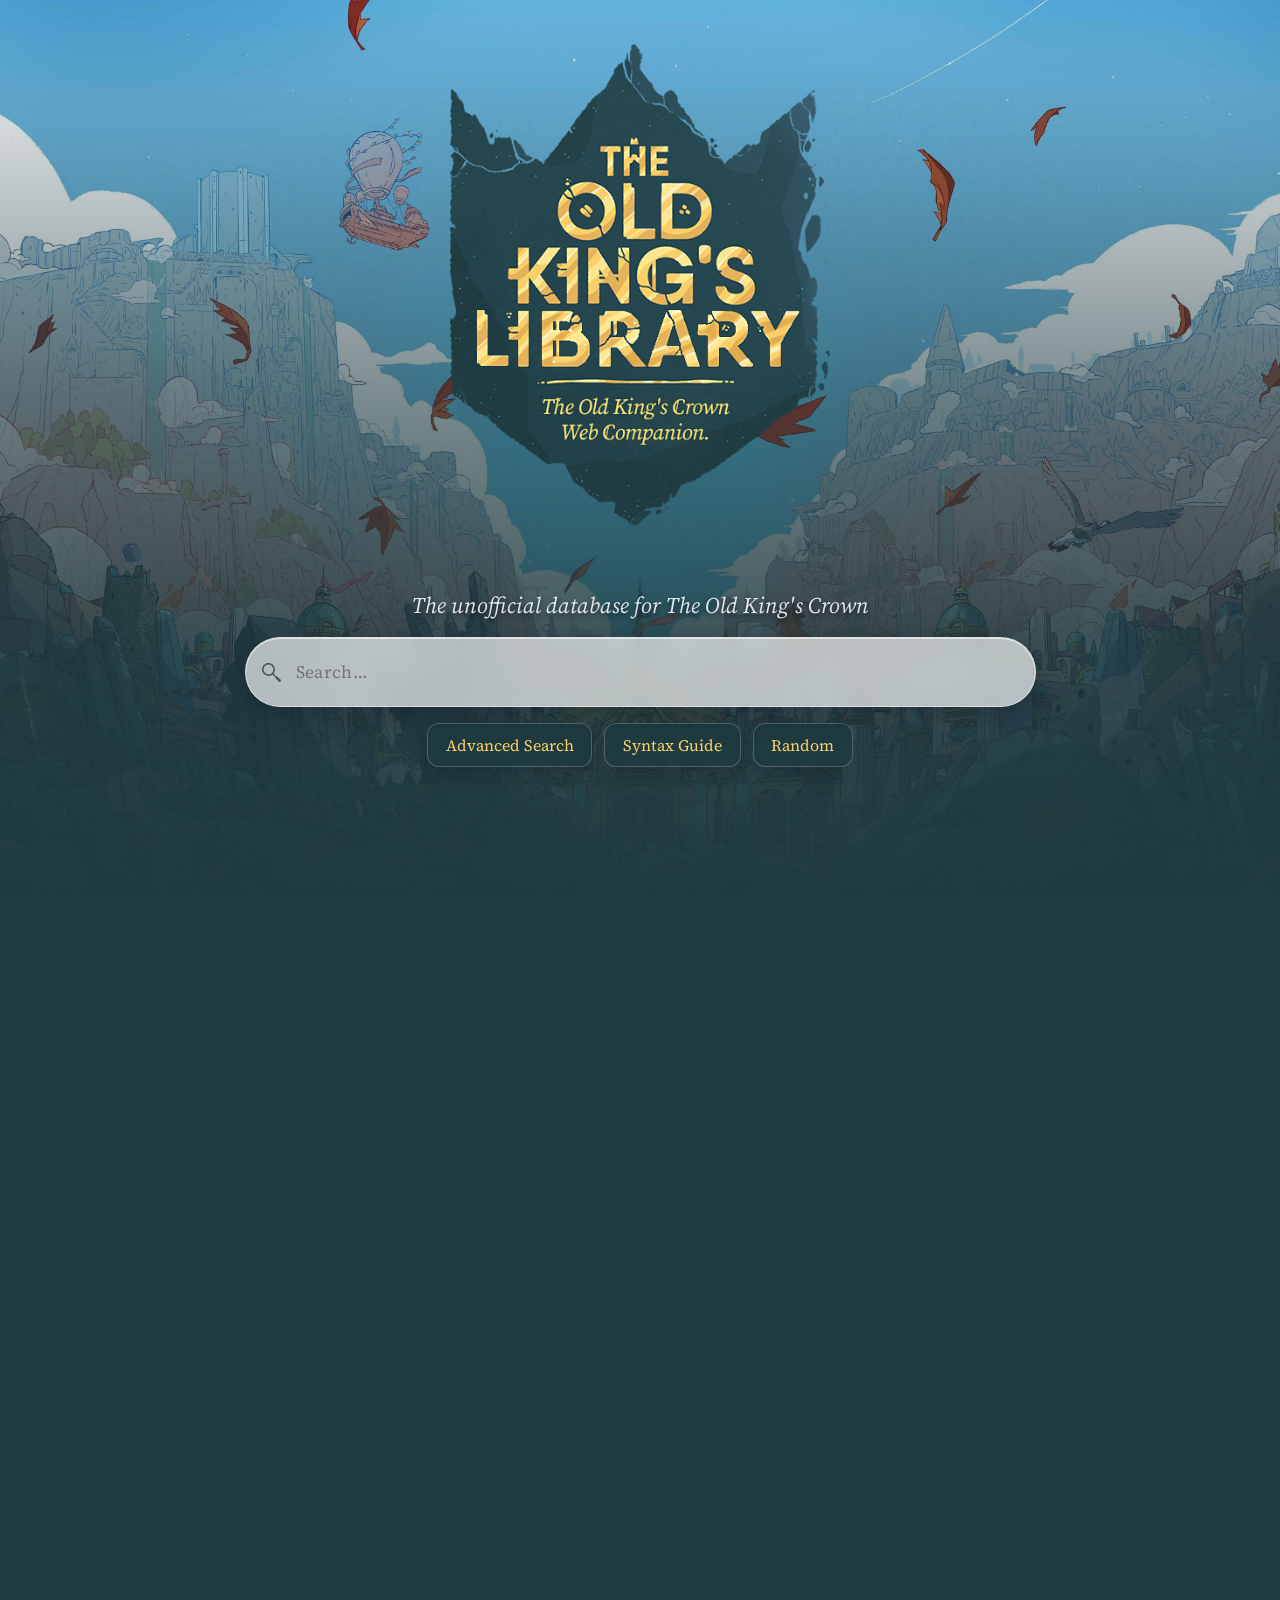
==== index.html @ f7cfa491 "Mobile compatibility." ====
<!-- ======================================================
     Old King's Crown — Card Library
     Structure only; behavior in app.js, styles in style.css
     ====================================================== -->
<!DOCTYPE html>
<html lang="en">
<head>
  <meta charset="UTF-8" />
  <meta name="viewport" content="width=device-width, initial-scale=1.0, viewport-fit=cover" />
  <title>The Old King's Library - Web Companion for The Old King's Crown</title>
  <link rel="stylesheet" href="style.css" />
  <link rel="icon" type="image/svg+xml" href="images/iconography/svg/logo.svg" color="white">
</head>
<body>
  <main class="snap-container">
    <!-- HERO  -->
    <section id="hero">
      <div class="hero-inner">
        <img src="images/librarylogo.png" class="hero-logo" alt="The Old King's Crown logo" />

        <p class="hero-tagline">The unofficial database for The Old King's Crown</p>

        <!-- Centered rounded search -->
        <div class="search-wrap hero-search">
          <span class="search-icon icon-search"></span>
          <input id="searchInputHero" type="search" placeholder="Search…" aria-label="Search cards" />
          <span class="search-clear" title="Clear"></span>
        </div>

        <!-- Buttons under hero search -->
        <div class="filters hero-filters">
          <button class="chip" id="advancedBtn">Advanced Search</button>
          <button class="chip" id="syntaxBtn">Syntax Guide</button>
          <button class="chip" id="randomBtn">Random</button>
        </div>
      </div>

      <!-- soft bottom gradient  -->
      <div class="hero-fade"></div>
    </section>


    <section id="cardInterface">
      <!-- TOP NAV (appears after scrolling past hero) -->
      <header id="topbar" aria-label="Search and actions">
        <div class="topbar-left">
          <img src="images/librarylogo.png" class="topbar-logo" alt="The Old King's Crown logo small" />
        </div>

        <div class="topbar-center">
          <div class="search-wrap">
            <span class="search-icon icon-search"></span>
            <input id="searchInputBar" type="search" placeholder="Search..." aria-label="Search cards" />
            <span class="search-clear" title="Clear"></span>
          </div>
        </div>

        <div class="topbar-right">
          <button class="chip" id="advancedBtnTop">Advanced</button>
          <button class="chip" id="syntaxBtnTop">Syntax</button>
          <button class="chip" id="randomBtnTop">Random</button>
        </div>
      </header>

      <!-- SCROLLABLE CARD AREA -->
      <div id="cardArea">
        <div id="cardGrid"></div>
        <p id="noResults" class="hidden">No results.</p>

        <!-- Load more button -->
        <div class="load-more-wrapper">
          <button id="loadMoreBtn" class="load-more">Next 28</button>
        </div>
      </div>
    </section>
  </main>

  <!-- CARD MODAL -->
  <div id="modal" role="dialog" aria-modal="true" aria-labelledby="modalName">
    <div id="modalContent">
      <div class="modal-inner">
        <div class="modal-artwrap">
          <div class="art-rotor">
            <img id="modalArt" src="" alt="">
          </div>
        </div>

        <aside class="modal-panel">
          <div class="modal-header-row">
            <h2 id="modalName"></h2>
            <div id="modalTypeFaction"></div>
          </div>
          <p id="modalMeta"></p>
          <p id="modalCmd"></p>
          <p id="modalRules"></p>
          <p id="modalFlavour"></p>
          
          <!-- stats row: votes left, lore right -->
          <div class="meta-row" id="metaStats"></div>

          <!-- release line at very bottom -->
          <p id="metaRelease"></p>

        </aside>
      </div>
    </div>
  </div>


  <!-- ============ SYNTAX GUIDE MODAL ============ -->
  <div id="syntaxModal" class="syntax-modal hidden">
    <div class="syntax-content">
      <button id="closeSyntax" class="syntax-close">×</button>
      <h2>Advanced Search Syntax</h2>
      <div class="syntax-body">
        <pre>
📖 OLD KING'S CROWN — ADVANCED SEARCH SYNTAX

GENERAL
────────────────────────────────────────
• Fielded search: field:value
• Implicit AND between terms. Use OR and - (NOT).
• Grouping: ( ... )
• Wildcards: * (any chars), ? (single char)
• Numeric ops: = != > >= < <= and ranges: a..b
• Presence: has:field   (negate with -has:field)
• Default target (unfielded words): title + rules + commands

FIELDS & ALIASES
────────────────────────────────────────
title, name, n              → Card title
type, t                     → tarot | hq | kingdom | favor | tactic
faction, f                  → clans | uprising | gathering | nobility

TAROT-ONLY FIELDS (require type:tarot)
archetype, a               → ruse | trader | follower | agent | cavalry | war machine | machine | captain | heir | champion
traits, tr, trait          → resilient | invulnerable | pathfinder
strength, str, s           → number
votes, v                   → number
lore, l                    → number
cost, c                    → number (advanced tarot only)

KINGDOM-ONLY FIELDS (require type:kingdom)
suit, s                    → swords | book | coins

TEXT BOXES
commands, cmd              → command text (day, autumn, night, etc.)
rules, r, oracle           → rules text (supports tokens like <votes>, <lore>, <influence>)
flavor, fl                 → flavor text (tarot/HQ typically)

RELEASE & TAGS
release, set, exp, module  → expansion/module/basegame keywords
tag, tags                  → user tags (free text)
has                        → presence checks (rules, flavor, tag, cost, etc.)
is                         → derived: is:vanilla (no rules & no commands), is:legendary (in title/traits)

TYPE-AWARE BEHAVIOR
────────────────────────────────────────
• archetype/traits/strength/votes/lore/cost only match when type:tarot
• suit only matches when type:kingdom
• Other fields (title/faction/rules/commands/flavor/release/tags) work on any type

OPERATORS & EXAMPLES
────────────────────────────────────────
AND (default):
  f:nobility type:tarot strength>=2

OR:
  (archetype:ruse OR archetype:agent) type:tarot

NOT:
  -fl:"winter"   -has:flavor   -tag:deprecated

Wildcards & phrases:
  title:king*     rules:"<influence>"     traits:resilient

Ranges & numbers:
  votes=2..4      cost<=3       strength>1

Presence:
  has:rules       -has:flavor   has:tag

Release:
  release:basegame
  release:"Wild Kingdom"

Kingdom examples:
  type:kingdom suit:coins
  type:kingdom f:gathering rules:river

Tarot examples:
  type:tarot archetype:ruse traits:resilient
  type:tarot strength>=2 votes=2..4
  type:tarot -has:flavor is:vanilla

DEFAULT SEARCH
────────────────────────────────────────
Unfielded words search: title + rules + commands
  example:  king deploy  → title/rules/commands contain both words
</pre>

      </div>
    </div>
  </div>

  <!--JS -->
  <script src="app.js"></script>
</body>
</html>
---- style.css ----
/* =========================================================
   Old King's Crown — Styles (clean)
   - Layout (hero, topbar, grid)
   - Card & modal visuals
   - Icon system
   - Animations & fades
   ========================================================= */

/* ======= FONTS ======= */
@import url('https://fonts.googleapis.com/css2?family=Source+Serif+Pro:ital,wght@0,200;0,300;0,400;0,500;0,600;0,700;0,800;0,900;1,200;1,300;1,400;1,500;1,600;1,700;1,800;1,900&display=swap');
@import url('https://fonts.googleapis.com/css2?family=Source+Serif+4:ital,opsz,wght@0,8..60,200..900;1,8..60,200..900&display=swap');
@import url('https://fonts.googleapis.com/css2?family=Spectral+SC:ital,wght@0,200;0,300;0,400;0,500;0,600;0,700;0,800;0,900;1,200;1,300;1,400;1,500;1,600;1,700;1,800;1,900&display=swap');

/* ======= ROOT / THEME ======= */
:root{
  --accent: #1F3B41;
  --glass: rgba(255, 255, 255, 0.658);
  --ink: #0b0f12;
  --card-ratio: calc(1 / 1.71);
  --modal-overlap: 120px;
  --card-radius-grid: 16px;
  --card-radius-modal: 18px;
  color-scheme: light dark;
  color: black;
}
@media (prefers-color-scheme: dark){ :root{ color:white; } }

/* ======= BASE ======= */
html, body { margin:0; padding:0; height:100%; overflow:hidden; }
body{
  font-family:"Source Serif 4","Bookman Old Style",serif;
  font-optical-sizing:auto;
  color:#eaf0f5;
  background: var(--accent) url("images/box_art.jpg") center 0 / cover no-repeat;
  overflow-x:hidden;
  min-height:100vh;
}
h1,h2,h3,h4,h5,h6,#topbar,#hero,.chip,.syntax-content h2{ font-family:"Source Serif Pro",serif; }
#modalName,.card h3{ font-family:"Spectral SC",serif; letter-spacing:.02em; }

/* ================= HERO ================= */
#hero{ position:relative; height:100vh; display:grid; place-items:center; overflow:hidden; }
.hero-inner{ text-align:center; }
.hero-logo{ width:min(34vw,380px); height:auto; display:block; margin-inline:auto; }
.hero-tagline{
  margin:1.4rem 0 1rem; font-size:1.4rem; font-style:italic; text-align:center;
  opacity:.95; text-shadow:0 3px 6px rgba(0,0,0,.65);
}
@media(max-width:640px){
  .hero-logo{ width:min(60vw,280px); }
  .hero-tagline{ font-size:1.1rem; margin:1rem 0 0.8rem; }
}

/* =========== SEARCH (hero + topbar) =========== */
.search-wrap{
  position:relative; display:flex; align-items:center;
  background:var(--glass); border:1px solid rgba(255,255,255,.55);
  border-radius:999px; box-shadow:0 8px 30px rgba(0,0,0,.25), inset 0 1px 0 rgba(255,255,255,.6);
  backdrop-filter: blur(10px);
  padding:.9rem .9rem; width:clamp(280px,90vw,760px);
  transition: background .25s ease, box-shadow .25s ease, transform .15s ease;
  will-change: box-shadow, transform;
}
.search-wrap input{
  flex:1; background:transparent; border:none; outline:none; color:var(--ink);
  font: 500 1.1rem/1 "Source Serif 4",serif; letter-spacing:.02em;
  padding:.55rem 2rem .55rem 2.2rem;
  transition: color .2s ease, font-weight .2s ease, transform .15s ease;
  transform-origin:left center;
}
.search-icon{ position:absolute; left:1rem; color:#0a0e12; opacity:.55; }
.icon-search{
  display:inline-block; width:1.2rem; height:1.2rem; background:currentColor;
  -webkit-mask: url("images/iconography/svg/search.svg") no-repeat center / contain;
          mask: url("images/iconography/svg/search.svg") no-repeat center / contain;
  opacity:.6;
}
.filters{ display:flex; flex-wrap:wrap; gap:.75rem; justify-content:center; margin-top:1rem; }
.chip{
  appearance:none; border:1px solid rgba(255,255,255,.22);
  background:rgba(31,59,65,.9); color:#FAD069;
  padding:.6rem 1.1rem; border-radius:12px; cursor:pointer; font-size:1rem; line-height:1;
  box-shadow:0 8px 20px rgba(0,0,0,.2);
  transition:transform .12s ease, background .15s ease, border-color .2s ease;
  min-height:44px; min-width:44px; display:flex; align-items:center; justify-content:center;
}
@media(max-width:640px){
  .filters{ gap:.5rem; }
  .chip{ padding:.5rem 0.9rem; font-size:0.95rem; }
}
.chip:hover{ transform:translateY(-2px); background:rgba(46,87,96,1); border-color:rgba(255,255,255,.35); }

/* Topbar */
#topbar{
  position:sticky; top:-84px; opacity:0; height:84px;
  display:grid; grid-template-columns:1fr minmax(280px,1fr) 1fr; align-items:center; gap:0.5rem; padding:0 0.5rem;
  z-index:20; transition: top .35s ease, opacity .35s ease; transform: translateY(-10px);
}
#topbar.sticky{ top:0; opacity:1; }
@media(max-width:768px){
  #topbar{ gap:0.25rem; padding:0 0.25rem; height:auto; }
  .topbar-left{ min-width:50px; }
  .topbar-right{ flex-wrap:wrap; justify-content:flex-end; gap:0.25rem; }
}
@media(max-width:640px){
  #topbar{ grid-template-columns:1fr; }
  .topbar-left{ display:none; }
  .topbar-right{ grid-column:1; justify-content:center; }
}
.topbar-left{ display:flex; align-items:center; }
.topbar-logo{ height:50px; width:auto; cursor:pointer; }
@media(max-width:768px){
  .topbar-logo{ height:40px; }
}
.topbar-center{ display:flex; justify-content:center; }
.topbar-right{ display:flex; justify-content:flex-end; gap:.6rem; }
#topbar .search-wrap{ width:clamp(400px,95vw,900px); padding:.45rem .6rem; }
@media(max-width:640px){
  #topbar .search-wrap{ width:100%; }
}

/* Search polish */
.search-wrap:hover{
  box-shadow:0 10px 36px rgba(0,0,0,0.28), inset 0 1px 0 rgba(255,255,255,0.7);
  transform: translateY(1px);
}
.search-wrap:has(input:focus), .search-wrap:focus-within{
  background:rgba(255,255,255,0.781);
  box-shadow:0 0 0 3px #fad1692d, 0 10px 36px rgba(0,0,0,0.3), inset 0 1px 0 rgba(255,255,255,0.8);
  transform: translateY(1px); border-color:#fff;
}
.search-wrap input:focus{ font-weight:600; color:#1F3B41; transform:scale(1.01); }
input[type="search"]{-webkit-appearance:none; appearance:none; font:inherit; line-height:1.25; font-size:max(16px,1.1rem);}
input[type="search"]::-webkit-search-cancel-button{ -webkit-appearance:none; appearance:none; display:none; }
.search-clear{
  position:absolute; right:.7rem; width:2.2rem; height:2.2rem; background:currentColor;
  -webkit-mask: url("images/iconography/svg/exit.svg") no-repeat center / 60%;
          mask: url("images/iconography/svg/exit.svg") no-repeat center / 60%;
  cursor:pointer; opacity:0; pointer-events:none; color:#1F3B41;
  transition:opacity .2s ease, transform .15s ease;
}
.search-wrap:has(input:focus) .search-clear,
.search-wrap:has(input:not(:placeholder-shown)) .search-clear{ opacity:.6; pointer-events:auto; }
.search-clear:hover{ opacity:.9; transform:scale(1.1); }
.search-clear:active{ transform:scale(.95); }

/* =========== CARD AREA / GRID =========== */
.snap-container{ height:100vh; overflow-y:auto; overscroll-behavior:contain; scroll-behavior:auto; }
#cardArea{
  margin-top:2rem; height: calc(100vh - 84px);
  overflow-y:auto; position:relative; overscroll-behavior:contain;
  --top-fade:10px;
  -webkit-mask-image: linear-gradient(to bottom, rgba(255,255,255,0) 0,
    rgba(255,255,255,0.6) calc(var(--top-fade)*0.5), rgba(255,255,255,1) var(--top-fade));
          mask-image: linear-gradient(to bottom, rgba(255,255,255,0) 0,
    rgba(255,255,255,0.6) calc(var(--top-fade)*0.5), rgba(255,255,255,1) var(--top-fade));
  -webkit-mask-size:100% 100%; mask-size:100% 100%;
  -webkit-mask-repeat:no-repeat; mask-repeat:no-repeat;
}
#cardGrid{
  width:min(1300px,92%); margin:1.2rem auto 4rem;
  display:grid; gap:1.1rem; grid-template-columns:repeat(4, 1fr);
  transition:opacity .35s cubic-bezier(.4,0,.2,1);
}
@media(max-width:1100px){ #cardGrid{ grid-template-columns:repeat(3,1fr); } }
@media(max-width:800px){  #cardGrid{ grid-template-columns:repeat(2,1fr); } }
@media(max-width:520px){  #cardGrid{ grid-template-columns:1fr; } }
body.typing #cardGrid{ opacity:.65; }

.card {
  position:relative; aspect-ratio:var(--card-ratio);
  background:rgba(255,255,255,.08); border:1px solid rgba(255,255,255,.18);
  border-radius:var(--card-radius-grid); cursor:pointer; backdrop-filter:blur(6px);
  transition: transform .35s cubic-bezier(.2,.7,.2,1), opacity .35s cubic-bezier(.2,.7,.2,1);
  opacity:0; transform:translateY(0px); 
}
.card::after{
  content:""; position:absolute; inset:0; border-radius:var(--card-radius-grid);
  box-shadow: inset 0 0 0 1px rgba(255,255,255,.18); pointer-events:none;
}
/* 1) Non-HQ hover: just nudge down 1px (no scale) */
.card:not(.is-hq):hover{
  transform: translateY(1px);
  scale: 1.2rem;
  box-shadow: 0 10px 28px rgba(0,0,0,.24);
  filter: saturate(1.03);
}

/* Remove/replace any global .card:hover rules that add scale or large translate
   so they don't affect HQ cards. */


/* HQ cards in the grid — rotated on hover */
.card.is-hq {
  overflow: hidden;
  transform-origin: center;
  transition: transform 0.35s cubic-bezier(.33,1.02,.44,1), box-shadow .2s ease;
}

/* Hover effect: rotate both the container and the image */
.card.is-hq:hover {
  transform: rotate(90deg);
  box-shadow: 0 14px 40px rgba(0,0,0,0.35);
  filter: saturate(1.05);
}

/* Rotate image and rim together with container */
.card.is-hq img {
  width: 100%;
  height: 100%;
  object-fit: cover;
  border-radius: var(--card-radius-grid);
  transform: rotate(0deg);
  transition: transform 0.35s cubic-bezier(.33,1.02,.44,1);
}

/* Keep the rim synced too */
.card.is-hq::after {
  transform: rotate(0deg);
  transition: transform 0.35s cubic-bezier(.33,1.02,.44,1);
}


/* 3) HQ in MODAL: always upright, no animations */
.modal-artwrap{
  /* keep whatever sizing you already have here */
  /* ensure it can rotate without affecting inner sizing */
  transform-origin: center;
}

.modal-artwrap img{
  /* modal images should not animate */
  transition: none !important;
}

.modal-artwrap::after{
  transition: none !important;
}

/* Apply permanent 90° in modal for HQ */
.modal-artwrap.is-hq{
  transform: rotate(90deg);
}

/* Neutralize any transforms on inner bits so only the wrapper rotates */
.modal-artwrap.is-hq img,
.modal-artwrap.is-hq::after{
  transform: none !important;
  animation: none !important;
  transition: none !important;
}

/* ===== NO RESULTS ===== */
#noResults{
  text-align:center; font-size:2rem; color:rgba(255,255,255,0.8);
  margin-top:20rem; transition:opacity .3s ease; opacity:0; pointer-events:none;
}
#noResults:not(.hidden){ opacity:1; animation:fadeIn .4s ease; pointer-events:auto; }
@keyframes fadeIn{ from{opacity:0; transform:translateY(-5px);} to{opacity:1; transform:translateY(0);} }

/* =========== MODAL (CARD OVERLAP) =========== */
#modal{
  position:fixed; inset:0; z-index:100;
  display:none; align-items:center; justify-content:center;
  background:rgba(0,0,0,0.75); backdrop-filter:blur(6px);
  cursor:pointer;
}
#modal .modal-inner,#closeModal{ cursor:default; }
#modalContent{
  background:transparent; border:none; padding:1rem;
  width:min(94%,1100px); max-height:92vh; overflow:auto; position:relative;
  pointer-events:none;
  -webkit-overflow-scrolling:touch;
}
#modalContent .modal-inner,#modalContent .modal-inner *,#closeModal{ pointer-events:auto; }

.modal-inner{ display:grid; grid-template-columns:auto 1fr; align-items:center; position:relative; z-index:1; }

/* Art wrapper controls size & aspect */
.modal-artwrap{
  position:relative; display:inline-block; z-index:3;
  width:min(38vw,420px); aspect-ratio:var(--card-ratio);
  margin-right:calc(-1 * var(--modal-overlap)); box-sizing:border-box;
}
.modal-artwrap::after{
  content:""; position:absolute; inset:0; border-radius:var(--card-radius-modal);
  box-shadow: inset 0 0 0 1px rgba(255,255,255,.18); box-sizing:border-box;
}

/* Modal image fills the box without stretching */
.modal-artwrap img{
  display:block; width:100%; height:100%; object-fit:contain;
  border-radius:var(--card-radius-modal);
  box-shadow:0 18px 60px rgba(0,0,0,0.55);
}

/* HQ in MODAL — rotate IMG + rim; sizing stays from wrapper */
.modal-artwrap.is-hq img{ transform:rotate(0deg); transform-origin:center; }
.modal-artwrap.is-hq::after{ transform:rotate(0deg); transform-origin:center; }

/* Overshoot hover in modal */
.modal-artwrap.is-hq:hover img, .modal-artwrap.is-hq:hover::after{ animation:hqTiltModal 220ms ease-out; }
@keyframes hqTiltModal{ 0%{transform:rotate(-90deg);} 70%{transform:rotate(-94deg);} 100%{transform:rotate(-90deg);} }

/* Modal info panel */
.modal-panel{
  background:rgba(20,42,46,0.94); border:1px solid rgba(255,255,255,0.12);
  border-radius:16px; padding:1.4rem 1.8rem; padding-left:calc(1.8rem + var(--modal-overlap));
  box-shadow:0 20px 60px rgba(0,0,0,0.45), inset 0 1px 0 rgba(255,255,255,0.06);
  min-height:380px; max-width:640px; z-index:1; text-align:left;
}
.modal-header-row{
  display:flex; justify-content:space-between; align-items:baseline; flex-wrap:wrap;
  margin-bottom:.4rem; gap:.5rem;
}
#modalName{
  font-weight:500; text-transform:uppercase; letter-spacing:.06em; color:#FAD069;
  font-size:1.4rem; margin:0; flex:1 1 auto; text-align:left;
}
#modalTypeFaction{
  font: 400 1rem "Source Serif Pro",serif; color:#FAD069; opacity:.8;
  text-align:right; white-space:nowrap; flex-shrink:0;
}
#modalMeta{ font:400 1rem/1.4 "Source Serif 4",serif; margin:.6rem 0 1rem; }
#modalCmd{ font:600 1.05rem "Source Serif Pro",serif; line-height:3; color:#eaf0f5; margin:.5rem 0; white-space:pre-line; }
#modalRules{ font:400 1.02rem/1.2 "Source Serif 4",serif; }
#modalFlavour{ font:italic 400 1.02rem/1.5 "Source Serif 4",serif; opacity:.8; color:#eaf0f5; margin-top:.8rem; }

/* Responsive modal tweaks */
@media (max-width:900px){
  .modal-artwrap{ width:min(60vw,380px); }
  :root{ --modal-overlap:80px; }
}
@media (max-width:720px){
  .modal-inner{ grid-template-columns:1fr; }
  .modal-artwrap{ margin-right:0; width:min(70vw,300px); }
  :root{ --modal-overlap:0px; }
  .modal-panel{ margin-top:1rem; padding:1rem 1rem; }
}
@media (max-width:480px){
  .modal-artwrap{ width:min(85vw,280px); }
  .modal-panel{ padding:0.8rem; min-height:auto; }
  #modalName{ font-size:1.1rem; }
  #modalMeta{ font-size:0.95rem; }
  #modalCmd{ font-size:0.95rem; line-height:2; }
  #modalRules{ font-size:0.9rem; }
}

/* ===== META ROWS ===== */
.meta-row{
  display:flex; justify-content:left; align-items:baseline; gap:.6rem; margin-top:.5rem;
  font:600 1rem "Source Serif Pro",serif; color:#eaf0f5;
}
#metaVotes{ order:0; } #metaLore{ order:2; }
.meta-row .icon{ top:0; vertical-align:-0.1em; }
#metaRelease{ font:400 .95rem "Source Serif 4",serif; opacity:.5; margin-top:.8rem; }

/* ===== RULES: leading tag pulled left ===== */
.rule-with-tag{ display:flex; align-items:center; gap:.75rem; margin:.6rem 0; }
.rule-with-tag .rule-tag{ display:flex; align-items:center; }
.rule-with-tag .rule-tag .icon--mask,
.rule-with-tag .rule-tag .icon--img{ width:2.2em; height:2.2em; position:relative; top:0; }
.rule-tag{ line-height:1; flex:0 0 auto; }
.rule-tag .icon--mask,.rule-tag .icon--img{ width:2.2em; height:2.2em; }
.rule-text{ white-space:pre-wrap; flex:1 1 auto; }
.rule-text .icon{ vertical-align:-0.15em; }

/* Commands OR line */
#modalCmd .or-line{
  display:block; font-size:.9em; font-style:italic; opacity:.85; text-align:left;
  margin:-.5rem 0 -.8rem 1em; line-height:1.2;
}
#modalCmd .or-line + *{ margin-top:.4rem; }

/* ===== Inline icon system ===== */
.icon{ display:inline-block; width:1.1em; height:1.1em; vertical-align:-0.15em; margin:0 .15em; position:relative; top:0px; }
.icon--img{ width:1.1em; height:1.1em; filter: drop-shadow(0 0 2px rgba(0,0,0,.25)); }
.icon--mask{
  background:currentColor; width:1.1em; height:1.1em;
  -webkit-mask-image:var(--icon); mask-image:var(--icon);
  -webkit-mask-repeat:no-repeat; mask-repeat:no-repeat;
  -webkit-mask-size:contain; mask-size:contain;
  -webkit-mask-position:center; mask-position:center;
}
.icon--phase{ top:0; transform:translateY(1px); }
.icon--arch{ opacity:.95; }

/* ===== Global fades ===== */
body::before,body::after{ content:""; position:fixed; inset:0; pointer-events:none; z-index:-1; transition:opacity .8s ease; }
body::before{
  background:linear-gradient(to top, rgba(31,59,65,1) 0%, rgba(31,59,65,0.85) 30%, rgba(31,59,65,0.6) 55%, rgba(31,59,65,0.2) 85%, rgba(31,59,65,0) 100%);
  opacity:var(--bottom-fade-opacity,1);
}
body::after{
  background:linear-gradient(to bottom, rgba(31,59,65,1) 0%, rgba(31,59,65,0.7) 40%, rgba(31,59,65,0) 100%);
  opacity:var(--top-fade-opacity,0);
}

/* Double icon size inside the command section */
#modalCmd .icon,
#modalCmd .icon--mask,
#modalCmd .icon--img {
  width: 2.2em;
  height: 2.2em;
  vertical-align: middle;
}

/* Raise command icons slightly */
#modalCmd .icon,
#modalCmd .icon--mask,
#modalCmd .icon--img {
  width: 2.2em;
  height: 2.2em;
  vertical-align: middle;
  position: relative;
  top: -2px;   /* ⬆ raise icons by 2px */
}


/* ============================================
   Disable HQ animations inside MODAL
   ============================================ */
.modal-artwrap img,
.modal-artwrap::after {
  transition: none !important;
  animation: none !important;
}

/* Explicitly for HQ state too */
.modal-artwrap.is-hq img,
.modal-artwrap.is-hq::after {
  transition: none !important;
  animation: none !important;
}

/* Card appear / leave animations */
.card-enter {
  animation: cardIn 350ms ease both;
}

@keyframes cardIn {
  from { opacity: 0; }
  to   { opacity: 1; }
}

.card-leave {
  animation: cardOut 320ms ease both;
}

@keyframes cardOut {
  from { opacity: 1; transform: translateY(0); }
  to   { opacity: 0; transform: translateY(6px); }
}

.card-exit {
  animation: cardOut 320ms ease both;
}

.card img{
  width: 100%;
  height: 100%;
  object-fit: cover;
  border-radius: var(--card-radius-grid);
  display: block;
}

/* Ensure the grid is a stacking context so z-index works predictably */
#cardGrid { position: relative; isolation: isolate; }

/* Default: cards sit at 0 */
.card { position: relative; z-index: 0; }

/* Hover/focus: pop above neighbors */
.card:hover,
.card:focus-within { z-index: 100; }

/* If you want HQ hovers to be on top of everything else */
.card.is-hq:hover,
.card.is-hq:focus-within { z-index: 120; }
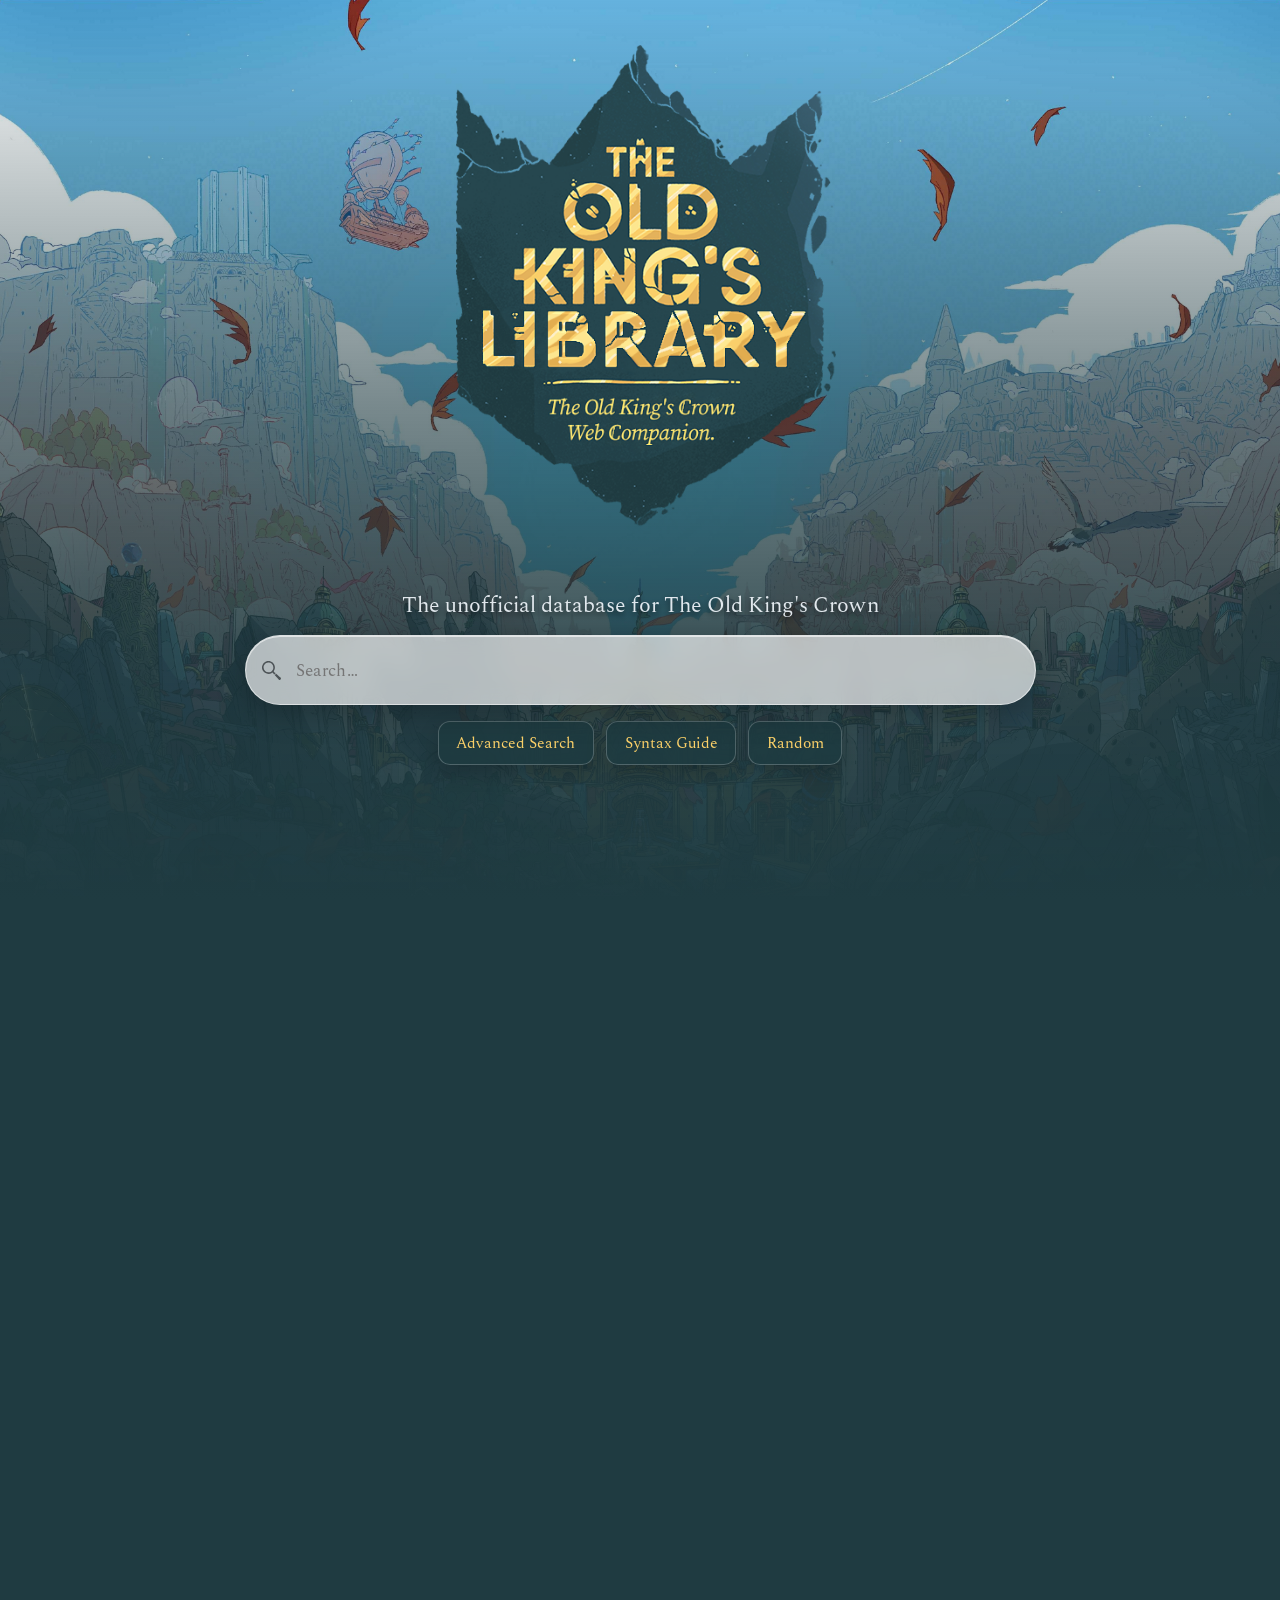
==== commit 201ed9df: "Fixing newly introduced bugs." ====
--- a/index.html
+++ b/index.html
@@ -12,6 +12,12 @@
   <link rel="icon" type="image/svg+xml" href="images/iconography/svg/logo.svg" color="white">
 </head>
 <body>
+  <!-- Loading Screen -->
+  <div id="loadingScreen" class="loading-screen">
+    <div class="loading-content">
+      <img src="images/loadingscreen.png" alt="Old King's Crown" class="loading-logo">
+    </div>
+  </div>
   <main class="snap-container">
     <!-- HERO  -->
     <section id="hero">
@@ -53,26 +59,62 @@
             <input id="searchInputBar" type="search" placeholder="Search..." aria-label="Search cards" />
             <span class="search-clear" title="Clear"></span>
           </div>
+          
+          <!-- Mobile hamburger menu -->
+          <button id="hamburgerBtn" class="chip topbar-btn-mobile" aria-label="Menu" title="Menu">
+            <span class="hamburger-icon">☰</span>
+          </button>
+          <div id="hamburgerMenu" class="hamburger-menu hidden">
+            <button id="advancedBtnMobile" class="hamburger-item">⚙️ Advanced Search</button>
+            <button id="syntaxBtnMobile" class="hamburger-item">📖 Syntax Guide</button>
+            <button id="randomBtnMobile" class="hamburger-item">🎲 Random Card</button>
+          </div>
         </div>
 
         <div class="topbar-right">
-          <button class="chip" id="advancedBtnTop">Advanced</button>
-          <button class="chip" id="syntaxBtnTop">Syntax</button>
-          <button class="chip" id="randomBtnTop">Random</button>
+          <button class="chip topbar-btn-desktop" id="advancedBtnTop">Advanced</button>
+          <button class="chip topbar-btn-desktop" id="syntaxBtnTop">Syntax</button>
+          <button class="chip topbar-btn-desktop" id="randomBtnTop">Random</button>
         </div>
       </header>
 
       <!-- SCROLLABLE CARD AREA -->
       <div id="cardArea">
+        <!-- Results and Sort Bar -->
+        <div class="results-bar">
+          <div id="resultsMessage" class="results-message"></div>
+          <div class="sort-controls">
+            <label for="sortSelect" class="sort-label">Sort by:</label>
+            <select id="sortSelect" class="sort-select">
+              <option value="none">Default</option>
+              <option value="title">Name</option>
+              <option value="type">Type</option>
+              <option value="faction">Faction</option>
+              <option value="archetype">Archetype</option>
+              <option value="strength">Strength</option>
+              <option value="cost">Cost</option>
+              <option value="votes">Votes</option>
+              <option value="lore">Lore</option>
+            </select>
+            <button id="sortOrderBtn" class="sort-order-btn" aria-label="Sort order" title="Toggle sort order">▲</button>
+          </div>
+        </div>
+        
         <div id="cardGrid"></div>
         <p id="noResults" class="hidden">No results.</p>
 
-        <!-- Load more button -->
+        <!-- Pagination controls -->
         <div class="load-more-wrapper">
-          <button id="loadMoreBtn" class="load-more">Next 28</button>
-        </div>
-      </div>
-    </section>
+          <button id="firstPageBtn" class="load-more" aria-label="First page">⟪</button>
+          <button id="prevPageBtn" class="load-more" aria-label="Previous page">‹</button>
+          <span id="pageInfo" class="page-info">Page 1 of 1</span>
+          <button id="nextPageBtn" class="load-more" aria-label="Next page">›</button>
+          <button id="lastPageBtn" class="load-more" aria-label="Last page">⟫</button>
+        </div>
+        
+        <button id="jumpToTop" class="jump-to-top hidden" aria-label="Jump to top" title="Back to top">↑</button>
+      </div>
+    </main>
   </main>
 
   <!-- CARD MODAL -->
@@ -203,7 +245,7 @@
     </div>
   </div>
 
-  <!--JS -->
-  <script src="app.js"></script>
+  <!--JS (modular) -->
+  <script type="module" src="js/main.js"></script>
 </body>
 </html>
--- a/style.css
+++ b/style.css
@@ -10,6 +10,46 @@
 @import url('https://fonts.googleapis.com/css2?family=Source+Serif+Pro:ital,wght@0,200;0,300;0,400;0,500;0,600;0,700;0,800;0,900;1,200;1,300;1,400;1,500;1,600;1,700;1,800;1,900&display=swap');
 @import url('https://fonts.googleapis.com/css2?family=Source+Serif+4:ital,opsz,wght@0,8..60,200..900;1,8..60,200..900&display=swap');
 @import url('https://fonts.googleapis.com/css2?family=Spectral+SC:ital,wght@0,200;0,300;0,400;0,500;0,600;0,700;0,800;0,900;1,200;1,300;1,400;1,500;1,600;1,700;1,800;1,900&display=swap');
+
+@font-face {
+  font-family: 'Madelin';
+  src: url('fonts/Madelin-Regular.otf') format('opentype');
+  font-weight: 400;
+  font-style: normal;
+  font-display: swap;
+}
+
+@font-face {
+  font-family: 'Madelin';
+  src: url('fonts/Madelin-Medium.otf') format('opentype');
+  font-weight: 500;
+  font-style: normal;
+  font-display: swap;
+}
+
+@font-face {
+  font-family: 'Madelin';
+  src: url('fonts/Madelin-Bold.otf') format('opentype');
+  font-weight: 700;
+  font-style: normal;
+  font-display: swap;
+}
+
+@font-face {
+  font-family: 'Qanelas';
+  src: url('fonts/Qanelas-Regular.otf') format('opentype');
+  font-weight: 400;
+  font-style: normal;
+  font-display: swap;
+}
+
+@font-face {
+  font-family: 'Qanelas';
+  src: url('fonts/Qanelas-Bold.otf') format('opentype');
+  font-weight: 700;
+  font-style: normal;
+  font-display: swap;
+}
 
 /* ======= ROOT / THEME ======= */
 :root{
@@ -25,6 +65,93 @@
 }
 @media (prefers-color-scheme: dark){ :root{ color:white; } }
 
+/* ======= CUSTOM SCROLLBAR ======= */
+/* Webkit browsers (Chrome, Safari, Edge) */
+::-webkit-scrollbar {
+  width: 12px;
+  height: 12px;
+}
+
+::-webkit-scrollbar-track {
+  background: rgba(31, 59, 65, 0.2);
+  border-radius: 10px;
+}
+
+::-webkit-scrollbar-thumb {
+  background: linear-gradient(180deg, #2e5760 0%, #1f3b41 100%);
+  border-radius: 10px;
+  border: 2px solid rgba(255, 255, 255, 0.1);
+  transition: background 0.2s ease;
+}
+
+::-webkit-scrollbar-thumb:hover {
+  background: linear-gradient(180deg, #3a6b77 0%, #2a4a52 100%);
+  border-color: rgba(255, 255, 255, 0.2);
+}
+
+::-webkit-scrollbar-thumb:active {
+  background: linear-gradient(180deg, #4a7d8a 0%, #35595f 100%);
+}
+
+/* Firefox */
+* {
+  scrollbar-width: thin;
+  scrollbar-color: #2e5760 rgba(31, 59, 65, 0.2);
+}
+
+/* ======= LOADING SCREEN ======= */
+.loading-screen {
+  position: fixed;
+  inset: 0;
+  background: var(--accent);
+  display: grid;
+  place-items: center;
+  z-index: 9999;
+  transition: opacity 0.6s ease, visibility 0.6s ease;
+}
+
+.loading-screen.fade-out {
+  opacity: 0;
+  visibility: hidden;
+}
+
+.loading-content {
+  display: flex;
+  flex-direction: column;
+  align-items: center;
+  gap: 2rem;
+}
+
+.loading-logo {
+  width: min(40vw, 320px);
+  height: auto;
+  opacity: 0.9;
+  filter: drop-shadow(0 4px 12px rgba(0, 0, 0, 0.3));
+}
+
+.loading-spinner {
+  width: 48px;
+  height: 48px;
+  border: 4px solid rgba(255, 255, 255, 0.2);
+  border-top-color: #FAD069;
+  border-radius: 50%;
+  animation: spin 1s linear infinite;
+}
+
+@keyframes spin {
+  to { transform: rotate(360deg); }
+}
+
+@media (max-width: 640px) {
+  .loading-logo {
+    width: min(60vw, 240px);
+  }
+  .loading-spinner {
+    width: 40px;
+    height: 40px;
+  }
+}
+
 /* ======= BASE ======= */
 html, body { margin:0; padding:0; height:100%; overflow:hidden; }
 body{
@@ -34,16 +161,28 @@
   background: var(--accent) url("images/box_art.jpg") center 0 / cover no-repeat;
   overflow-x:hidden;
   min-height:100vh;
-}
-h1,h2,h3,h4,h5,h6,#topbar,#hero,.chip,.syntax-content h2{ font-family:"Source Serif Pro",serif; }
-#modalName,.card h3{ font-family:"Spectral SC",serif; letter-spacing:.02em; }
+  transition: background-position-y 0.15s ease-out;
+}
+h1,h2,h3,h4,h5,h6,#topbar,#hero,.chip,.syntax-content h2{ font-family:"Madelin","Source Serif Pro",serif; }
+#modalName,.card h3{ font-family:"Madelin","Spectral SC",serif; letter-spacing:.02em; }
+
+/* Strength and numeric values use Qanelas */
+.strength-value,
+.meta-row .icon + span,
+[data-strength] { font-family: "Qanelas", sans-serif; font-weight: 700; }
 
 /* ================= HERO ================= */
-#hero{ position:relative; height:100vh; display:grid; place-items:center; overflow:hidden; }
+#hero{ 
+  position:relative; 
+  height:100vh; 
+  display:grid; 
+  place-items:center; 
+  overflow:hidden;
+}
 .hero-inner{ text-align:center; }
-.hero-logo{ width:min(34vw,380px); height:auto; display:block; margin-inline:auto; }
+.hero-logo{ width:min(34vw,380px); height:auto; display:block; margin-inline:auto; margin-left: calc(50% + 6px); transform: translateX(-50%); }
 .hero-tagline{
-  margin:1.4rem 0 1rem; font-size:1.4rem; font-style:italic; text-align:center;
+  margin:1.4rem 0 1rem; font-size:1.4rem; text-align:center;
   opacity:.95; text-shadow:0 3px 6px rgba(0,0,0,.65);
 }
 @media(max-width:640px){
@@ -107,16 +246,101 @@
   .topbar-left{ display:none; }
   .topbar-right{ grid-column:1; justify-content:center; }
 }
+
+@media (max-width: 640px) {
+  .snap-container {
+    scroll-snap-type: none;
+  }
+  
+  #cardArea {
+    --top-fade: 0px;
+    -webkit-mask-image: none;
+    mask-image: none;
+  }
+}
 .topbar-left{ display:flex; align-items:center; }
 .topbar-logo{ height:50px; width:auto; cursor:pointer; }
 @media(max-width:768px){
   .topbar-logo{ height:40px; }
 }
-.topbar-center{ display:flex; justify-content:center; }
+.topbar-center{ display:flex; justify-content:center; position: relative; gap: 0.5rem; align-items: center; }
 .topbar-right{ display:flex; justify-content:flex-end; gap:.6rem; }
 #topbar .search-wrap{ width:clamp(400px,95vw,900px); padding:.45rem .6rem; }
+
+/* Desktop/mobile button visibility */
+.topbar-btn-mobile { display: none; }
+.topbar-btn-desktop { display: inline-flex; }
+
+/* Inline command OR separator (tight spacing) */
+.or-line {
+  margin: 0.25rem 0;
+  text-align: center;
+  opacity: 0.8;
+  font-weight: 600;
+  letter-spacing: 0.04em;
+}
+
+/* Hamburger menu */
+.hamburger-menu {
+  position: absolute;
+  top: calc(100% + 0.5rem);
+  right: 0;
+  background: rgba(31, 59, 65, 0.98);
+  border: 1px solid rgba(255, 255, 255, 0.25);
+  border-radius: 12px;
+  backdrop-filter: blur(12px);
+  min-width: 200px;
+  box-shadow: 0 8px 24px rgba(0, 0, 0, 0.4);
+  z-index: 1000;
+  opacity: 1;
+  transform: translateY(0);
+  transition: opacity 0.2s ease, transform 0.2s ease;
+}
+
+.hamburger-menu.hidden {
+  opacity: 0;
+  transform: translateY(-10px);
+  pointer-events: none;
+}
+
+.hamburger-item {
+  width: 100%;
+  padding: 0.9rem 1.2rem;
+  background: transparent;
+  border: none;
+  color: #eaf0f5;
+  font: 500 1rem "Source Serif Pro", serif;
+  text-align: left;
+  cursor: pointer;
+  transition: background-color 0.2s ease;
+  display: flex;
+  align-items: center;
+  gap: 0.5rem;
+}
+
+.hamburger-item:first-child {
+  border-radius: 12px 12px 0 0;
+}
+
+.hamburger-item:last-child {
+  border-radius: 0 0 12px 12px;
+}
+
+.hamburger-item:hover {
+  background: rgba(46, 87, 96, 0.8);
+}
+
+.hamburger-icon {
+  font-size: 1.4rem;
+  line-height: 1;
+}
+
 @media(max-width:640px){
   #topbar .search-wrap{ width:100%; }
+  
+  /* Show hamburger, hide desktop buttons */
+  .topbar-btn-mobile { display: inline-flex; }
+  .topbar-btn-desktop { display: none; }
 }
 
 /* Search polish */
@@ -145,11 +369,15 @@
 .search-clear:active{ transform:scale(.95); }
 
 /* =========== CARD AREA / GRID =========== */
-.snap-container{ height:100vh; overflow-y:auto; overscroll-behavior:contain; scroll-behavior:auto; }
+.snap-container{ 
+  height:100vh; 
+  overflow-y:auto; 
+  overscroll-behavior:contain;
+}
 #cardArea{
   margin-top:2rem; height: calc(100vh - 84px);
   overflow-y:auto; position:relative; overscroll-behavior:contain;
-  --top-fade:10px;
+  --top-fade:15px;
   -webkit-mask-image: linear-gradient(to bottom, rgba(255,255,255,0) 0,
     rgba(255,255,255,0.6) calc(var(--top-fade)*0.5), rgba(255,255,255,1) var(--top-fade));
           mask-image: linear-gradient(to bottom, rgba(255,255,255,0) 0,
@@ -157,6 +385,137 @@
   -webkit-mask-size:100% 100%; mask-size:100% 100%;
   -webkit-mask-repeat:no-repeat; mask-repeat:no-repeat;
 }
+
+@media (max-width: 640px) {
+  .snap-container {
+    scroll-snap-type: none;
+  }
+  
+  #hero {
+    scroll-snap-align: none;
+    scroll-snap-stop: normal;
+  }
+  
+  #cardArea {
+    scroll-snap-align: none;
+    scroll-snap-stop: normal;
+    --top-fade: 60px;
+  }
+}
+
+/* Results bar with sort controls */
+.results-bar {
+  display: flex;
+  justify-content: space-between;
+  align-items: center;
+  width: min(1300px, 92%);
+  margin: 0 auto 1rem;
+  padding: 0.8rem 1rem;
+  background: rgba(31, 59, 65, 0.6);
+  border: 1px solid rgba(255, 255, 255, 0.15);
+  border-radius: 12px;
+  backdrop-filter: blur(8px);
+  gap: 1rem;
+  flex-wrap: wrap;
+}
+
+.results-message {
+  font: 600 1rem "Source Serif Pro", serif;
+  color: #FAD069;
+  opacity: 0.95;
+  flex: 1 1 auto;
+  min-width: 200px;
+}
+
+.sort-controls {
+  display: flex;
+  align-items: center;
+  gap: 0.5rem;
+  flex-shrink: 0;
+}
+
+.sort-label {
+  font: 500 0.95rem "Source Serif Pro", serif;
+  color: #eaf0f5;
+  opacity: 0.8;
+}
+
+.sort-select {
+  appearance: none;
+  background: rgba(31, 59, 65, 0.95);
+  border: 1px solid rgba(255, 255, 255, 0.25);
+  color: #FAD069;
+  padding: 0.5rem 2rem 0.5rem 0.8rem;
+  border-radius: 8px;
+  font: 500 0.95rem "Source Serif Pro", serif;
+  cursor: pointer;
+  background-image: url("data:image/svg+xml,%3Csvg xmlns='http://www.w3.org/2000/svg' width='12' height='12' viewBox='0 0 12 12'%3E%3Cpath fill='%23FAD069' d='M6 9L1 4h10z'/%3E%3C/svg%3E");
+  background-repeat: no-repeat;
+  background-position: right 0.5rem center;
+  transition: background-color 0.2s ease, border-color 0.2s ease;
+}
+
+.sort-select:hover {
+  background-color: rgba(46, 87, 96, 1);
+  border-color: rgba(255, 255, 255, 0.35);
+}
+
+.sort-select:focus {
+  outline: none;
+  border-color: #FAD069;
+  box-shadow: 0 0 0 2px rgba(250, 208, 105, 0.2);
+}
+
+.sort-order-btn {
+  appearance: none;
+  background: rgba(31, 59, 65, 0.95);
+  border: 1px solid rgba(255, 255, 255, 0.25);
+  color: #FAD069;
+  padding: 0.5rem;
+  border-radius: 8px;
+  font-size: 1rem;
+  cursor: pointer;
+  min-width: 36px;
+  min-height: 36px;
+  display: flex;
+  align-items: center;
+  justify-content: center;
+  transition: transform 0.2s ease, background-color 0.2s ease, border-color 0.2s ease;
+}
+
+.sort-order-btn:hover {
+  background-color: rgba(46, 87, 96, 1);
+  border-color: rgba(255, 255, 255, 0.35);
+  transform: translateY(-1px);
+}
+
+.sort-order-btn:active {
+  transform: translateY(0);
+}
+
+.sort-order-btn.desc {
+  transform: rotate(180deg);
+}
+
+.sort-order-btn.desc:hover {
+  transform: rotate(180deg) translateY(-1px);
+}
+
+@media (max-width: 640px) {
+  .results-bar {
+    flex-direction: column;
+    align-items: stretch;
+  }
+  
+  .results-message {
+    text-align: center;
+  }
+  
+  .sort-controls {
+    justify-content: center;
+  }
+}
+
 #cardGrid{
   width:min(1300px,92%); margin:1.2rem auto 4rem;
   display:grid; gap:1.1rem; grid-template-columns:repeat(4, 1fr);
@@ -164,7 +523,8 @@
 }
 @media(max-width:1100px){ #cardGrid{ grid-template-columns:repeat(3,1fr); } }
 @media(max-width:800px){  #cardGrid{ grid-template-columns:repeat(2,1fr); } }
-@media(max-width:520px){  #cardGrid{ grid-template-columns:1fr; } }
+@media(max-width:640px){  #cardGrid{ grid-template-columns:repeat(2,1fr); } }
+@media(max-width:360px){  #cardGrid{ grid-template-columns:1fr; } }
 body.typing #cardGrid{ opacity:.65; }
 
 .card {
@@ -181,7 +541,6 @@
 /* 1) Non-HQ hover: just nudge down 1px (no scale) */
 .card:not(.is-hq):hover{
   transform: translateY(1px);
-  scale: 1.2rem;
   box-shadow: 0 10px 28px rgba(0,0,0,.24);
   filter: saturate(1.03);
 }
@@ -190,34 +549,40 @@
    so they don't affect HQ cards. */
 
 
-/* HQ cards in the grid — rotated on hover */
-.card.is-hq {
-  overflow: hidden;
-  transform-origin: center;
-  transition: transform 0.35s cubic-bezier(.33,1.02,.44,1), box-shadow .2s ease;
-}
-
-/* Hover effect: rotate both the container and the image */
-.card.is-hq:hover {
+/* HQ cards in the grid — rotate inner wrapper only */
+.card.is-hq { 
+  overflow: visible; 
+  cursor: pointer;
+}
+
+/* Invisible inner container that handles rotation */
+.card-rotator{
+  position:absolute; inset:0; border-radius:var(--card-radius-grid);
+  transform-origin:center; transform: rotate(0deg);
+  transition: transform 0.35s cubic-bezier(.33,1.02,.44,1);
+  pointer-events: auto; /* Ensure clicks pass through to parent card */
+  cursor: pointer;
+}
+
+/* Image fills the rotator box */
+.card.is-hq .card-rotator img{
+  width:100%; height:100%; object-fit:cover; border-radius:var(--card-radius-grid);
+}
+
+/* Move the rim to the rotator for HQ so it rotates with the art */
+.card.is-hq::after{ display:none; }
+.card.is-hq .card-rotator::after{
+  content:""; position:absolute; inset:0; border-radius:var(--card-radius-grid);
+  box-shadow: inset 0 0 0 1px rgba(255,255,255,.18); pointer-events:none;
+}
+
+/* Hover rotates only the inner rotator; the card stays unrotated */
+.card.is-hq:hover .card-rotator{
   transform: rotate(90deg);
+}
+.card.is-hq:hover{
   box-shadow: 0 14px 40px rgba(0,0,0,0.35);
   filter: saturate(1.05);
-}
-
-/* Rotate image and rim together with container */
-.card.is-hq img {
-  width: 100%;
-  height: 100%;
-  object-fit: cover;
-  border-radius: var(--card-radius-grid);
-  transform: rotate(0deg);
-  transition: transform 0.35s cubic-bezier(.33,1.02,.44,1);
-}
-
-/* Keep the rim synced too */
-.card.is-hq::after {
-  transform: rotate(0deg);
-  transition: transform 0.35s cubic-bezier(.33,1.02,.44,1);
 }
 
 
@@ -226,6 +591,8 @@
   /* keep whatever sizing you already have here */
   /* ensure it can rotate without affecting inner sizing */
   transform-origin: center;
+  position: relative;
+  overflow: visible;
 }
 
 .modal-artwrap img{
@@ -240,6 +607,7 @@
 /* Apply permanent 90° in modal for HQ */
 .modal-artwrap.is-hq{
   transform: rotate(90deg);
+  z-index: 2; /* sit above info panel */
 }
 
 /* Neutralize any transforms on inner bits so only the wrapper rotates */
@@ -274,11 +642,11 @@
 }
 #modalContent .modal-inner,#modalContent .modal-inner *,#closeModal{ pointer-events:auto; }
 
-.modal-inner{ display:grid; grid-template-columns:auto 1fr; align-items:center; position:relative; z-index:1; }
+.modal-inner{ display:grid; grid-template-columns:auto 1fr; align-items:center; position:relative; z-index:1; overflow:visible; gap:1rem; }
 
 /* Art wrapper controls size & aspect */
 .modal-artwrap{
-  position:relative; display:inline-block; z-index:3;
+  position:relative; display:inline-block; z-index:20;
   width:min(38vw,420px); aspect-ratio:var(--card-ratio);
   margin-right:calc(-1 * var(--modal-overlap)); box-sizing:border-box;
 }
@@ -295,6 +663,10 @@
 }
 
 /* HQ in MODAL — rotate IMG + rim; sizing stays from wrapper */
+.modal-artwrap.is-hq,
+.modal-artwrap.is-hq .art-rotor,
+.modal-artwrap.is-hq img,
+.modal-artwrap.is-hq::after{ position:relative; z-index:20; }
 .modal-artwrap.is-hq img{ transform:rotate(0deg); transform-origin:center; }
 .modal-artwrap.is-hq::after{ transform:rotate(0deg); transform-origin:center; }
 
@@ -308,6 +680,8 @@
   border-radius:16px; padding:1.4rem 1.8rem; padding-left:calc(1.8rem + var(--modal-overlap));
   box-shadow:0 20px 60px rgba(0,0,0,0.45), inset 0 1px 0 rgba(255,255,255,0.06);
   min-height:380px; max-width:640px; z-index:1; text-align:left;
+  position: relative; 
+  z-index: 1; 
 }
 .modal-header-row{
   display:flex; justify-content:space-between; align-items:baseline; flex-wrap:wrap;
@@ -374,10 +748,15 @@
 
 /* ===== Inline icon system ===== */
 .icon{ display:inline-block; width:1.1em; height:1.1em; vertical-align:-0.15em; margin:0 .15em; position:relative; top:0px; }
-.icon--img{ width:1.1em; height:1.1em; filter: drop-shadow(0 0 2px rgba(0,0,0,.25)); }
+.icon--img{ width:1.1em; height:1.1em; filter: drop-shadow(0 0 2px rgba(0,0,0,.25));
+  background-image: var(--icon-path);
+  background-repeat: no-repeat;
+  background-size: contain;
+  background-position: center;
+}
 .icon--mask{
   background:currentColor; width:1.1em; height:1.1em;
-  -webkit-mask-image:var(--icon); mask-image:var(--icon);
+  -webkit-mask-image:var(--icon-path); mask-image:var(--icon-path);
   -webkit-mask-repeat:no-repeat; mask-repeat:no-repeat;
   -webkit-mask-size:contain; mask-size:contain;
   -webkit-mask-position:center; mask-position:center;
@@ -396,16 +775,7 @@
   opacity:var(--top-fade-opacity,0);
 }
 
-/* Double icon size inside the command section */
-#modalCmd .icon,
-#modalCmd .icon--mask,
-#modalCmd .icon--img {
-  width: 2.2em;
-  height: 2.2em;
-  vertical-align: middle;
-}
-
-/* Raise command icons slightly */
+/* Double icon size inside the command section & raise slightly */
 #modalCmd .icon,
 #modalCmd .icon--mask,
 #modalCmd .icon--img {
@@ -413,7 +783,7 @@
   height: 2.2em;
   vertical-align: middle;
   position: relative;
-  top: -2px;   /* ⬆ raise icons by 2px */
+  top: -2px;
 }
 
 
@@ -421,12 +791,7 @@
    Disable HQ animations inside MODAL
    ============================================ */
 .modal-artwrap img,
-.modal-artwrap::after {
-  transition: none !important;
-  animation: none !important;
-}
-
-/* Explicitly for HQ state too */
+.modal-artwrap::after,
 .modal-artwrap.is-hq img,
 .modal-artwrap.is-hq::after {
   transition: none !important;
@@ -478,9 +843,190 @@
 .card.is-hq:hover,
 .card.is-hq:focus-within { z-index: 120; }
 
-
-
-
-
-
-
+/* ============================================
+   HQ Modal Layout: art above, panel centered
+   ============================================ */
+/* When the modal shows an HQ card, stack vertically and center */
+.modal-inner:has(.modal-artwrap.is-hq){
+  grid-template-columns: 1fr;
+  grid-template-rows: auto auto;
+  justify-items: center;
+  align-items: start;
+}
+
+/* Center the art wrapper */
+.modal-inner:has(.modal-artwrap.is-hq) .modal-artwrap{
+  justify-self: center;
+  margin-inline: auto; /* ensure perfect horizontal centering */
+}
+
+/* Center the info panel under the art and remove any side overlap */
+.modal-inner:has(.modal-artwrap.is-hq) .modal-panel{
+  margin-left: 0;
+  margin-top: 0.5rem; /* closer to the card */
+  max-width: min(900px, 92vw);
+  justify-self: center;
+  transform: none;
+  position: relative;
+  z-index: 1;
+  padding-left: 0; /* no content offset */
+}
+
+/* ============================================
+   Mobile: HQ press-to-rotate and keep on screen
+   ============================================ */
+@media (max-width:640px), (hover: none) and (pointer: coarse) {
+  /* Ensure smooth transform on the inner rotator */
+  .card.is-hq .card-rotator { transition: transform 220ms ease; transform-origin:center; }
+
+  /* Press and hold: rotate the HQ art */
+  .card.is-hq:active .card-rotator,
+  .card.is-hq.is-press .card-rotator { transform: rotate(-90deg); }
+
+  /* Raise stacking when pressed on mobile */
+  .card.is-hq:active,
+  .card.is-hq.is-press { z-index: 120; }
+
+  /* Keep within viewport on 2-col mobile: shift the ROTATOR depending on column */
+  #cardGrid .card.is-hq:nth-child(2n+1):active .card-rotator,
+  #cardGrid .card.is-hq:nth-child(2n+1).is-press .card-rotator {
+    transform: rotate(-90deg) translateX(35%);
+  }
+  #cardGrid .card.is-hq:nth-child(2n):active .card-rotator,
+  #cardGrid .card.is-hq:nth-child(2n).is-press .card-rotator {
+    transform: rotate(-90deg) translateX(-35%);
+  }
+}
+
+/* ============================================
+   Modal: disable any art/panel overlap globally
+   ============================================ */
+/* Global reset applied in .modal-panel base rule (line 315) */
+
+/* ============================================
+   Load More Button (fixed at bottom)
+   ============================================ */
+.load-more-wrapper {
+  position: fixed;
+  bottom: 2rem;
+  left: 50%;
+  transform: translateX(-50%);
+  z-index: 50;
+  opacity: 0;
+  pointer-events: none;
+  transition: opacity 0.3s ease, transform 0.3s ease;
+  display: flex;
+  align-items: center;
+  gap: 0.5rem;
+}
+
+.load-more-wrapper.visible {
+  opacity: 1;
+  pointer-events: auto;
+}
+
+.load-more {
+  appearance: none;
+  background: rgba(31, 59, 65, 0.95);
+  border: 1px solid rgba(255, 255, 255, 0.25);
+  color: #FAD069;
+  padding: 0.8rem 1.2rem;
+  border-radius: 12px;
+  font: 600 1.1rem "Source Serif Pro", serif;
+  cursor: pointer;
+  box-shadow: 0 8px 30px rgba(0, 0, 0, 0.4), inset 0 1px 0 rgba(255, 255, 255, 0.1);
+  backdrop-filter: blur(10px);
+  transition: transform 0.2s ease, background 0.2s ease, box-shadow 0.2s ease;
+  min-height: 44px;
+  min-width: 44px;
+}
+
+.page-info {
+  color: #FAD069;
+  font: 600 1rem "Source Serif Pro", serif;
+  padding: 0 0.5rem;
+  white-space: nowrap;
+  text-shadow: 0 2px 4px rgba(0, 0, 0, 0.6);
+}
+
+.load-more:hover {
+  background: rgba(46, 87, 96, 1);
+  border-color: rgba(255, 255, 255, 0.35);
+  transform: translateY(-2px);
+  box-shadow: 0 12px 40px rgba(0, 0, 0, 0.5), inset 0 1px 0 rgba(255, 255, 255, 0.15);
+}
+
+.load-more:active {
+  transform: translateY(0);
+  box-shadow: 0 4px 20px rgba(0, 0, 0, 0.3);
+}
+
+.load-more:disabled {
+  opacity: 0.5;
+  cursor: not-allowed;
+  transform: none;
+}
+
+@media (max-width: 640px) {
+  .load-more-wrapper {
+    bottom: 1rem;
+  }
+  
+  .load-more {
+    padding: 0.9rem 1.6rem;
+    font-size: 1rem;
+  }
+}
+
+/* ============================================
+   JUMP TO TOP BUTTON
+   ============================================ */
+.jump-to-top {
+  position: fixed;
+  top: 1rem;
+  left: 50%;
+  transform: translateX(-50%);
+  width: 48px;
+  height: 48px;
+  border-radius: 50%;
+  background: rgba(31, 59, 65, 0.95);
+  border: 1px solid rgba(255, 255, 255, 0.25);
+  color: #FAD069;
+  font-size: 1.5rem;
+  font-weight: bold;
+  cursor: pointer;
+  display: flex;
+  align-items: center;
+  justify-content: center;
+  backdrop-filter: blur(8px);
+  transition: opacity 0.3s ease, transform 0.2s ease, background-color 0.2s ease, border-color 0.2s ease;
+  opacity: 1;
+  z-index: 999;
+  box-shadow: 0 4px 12px rgba(0, 0, 0, 0.3);
+}
+
+.jump-to-top.hidden {
+  opacity: 0;
+  pointer-events: none;
+  transform: translateX(-50%) translateY(-10px);
+}
+
+.jump-to-top:hover {
+  background-color: rgba(46, 87, 96, 1);
+  border-color: rgba(255, 255, 255, 0.35);
+  transform: translateX(-50%) translateY(-2px);
+}
+
+.jump-to-top:active {
+  transform: translateX(-50%) translateY(0);
+}
+
+@media (max-width: 640px) {
+  .jump-to-top {
+    top: 0.75rem;
+    width: 44px;
+    height: 44px;
+    font-size: 1.3rem;
+  }
+}
+
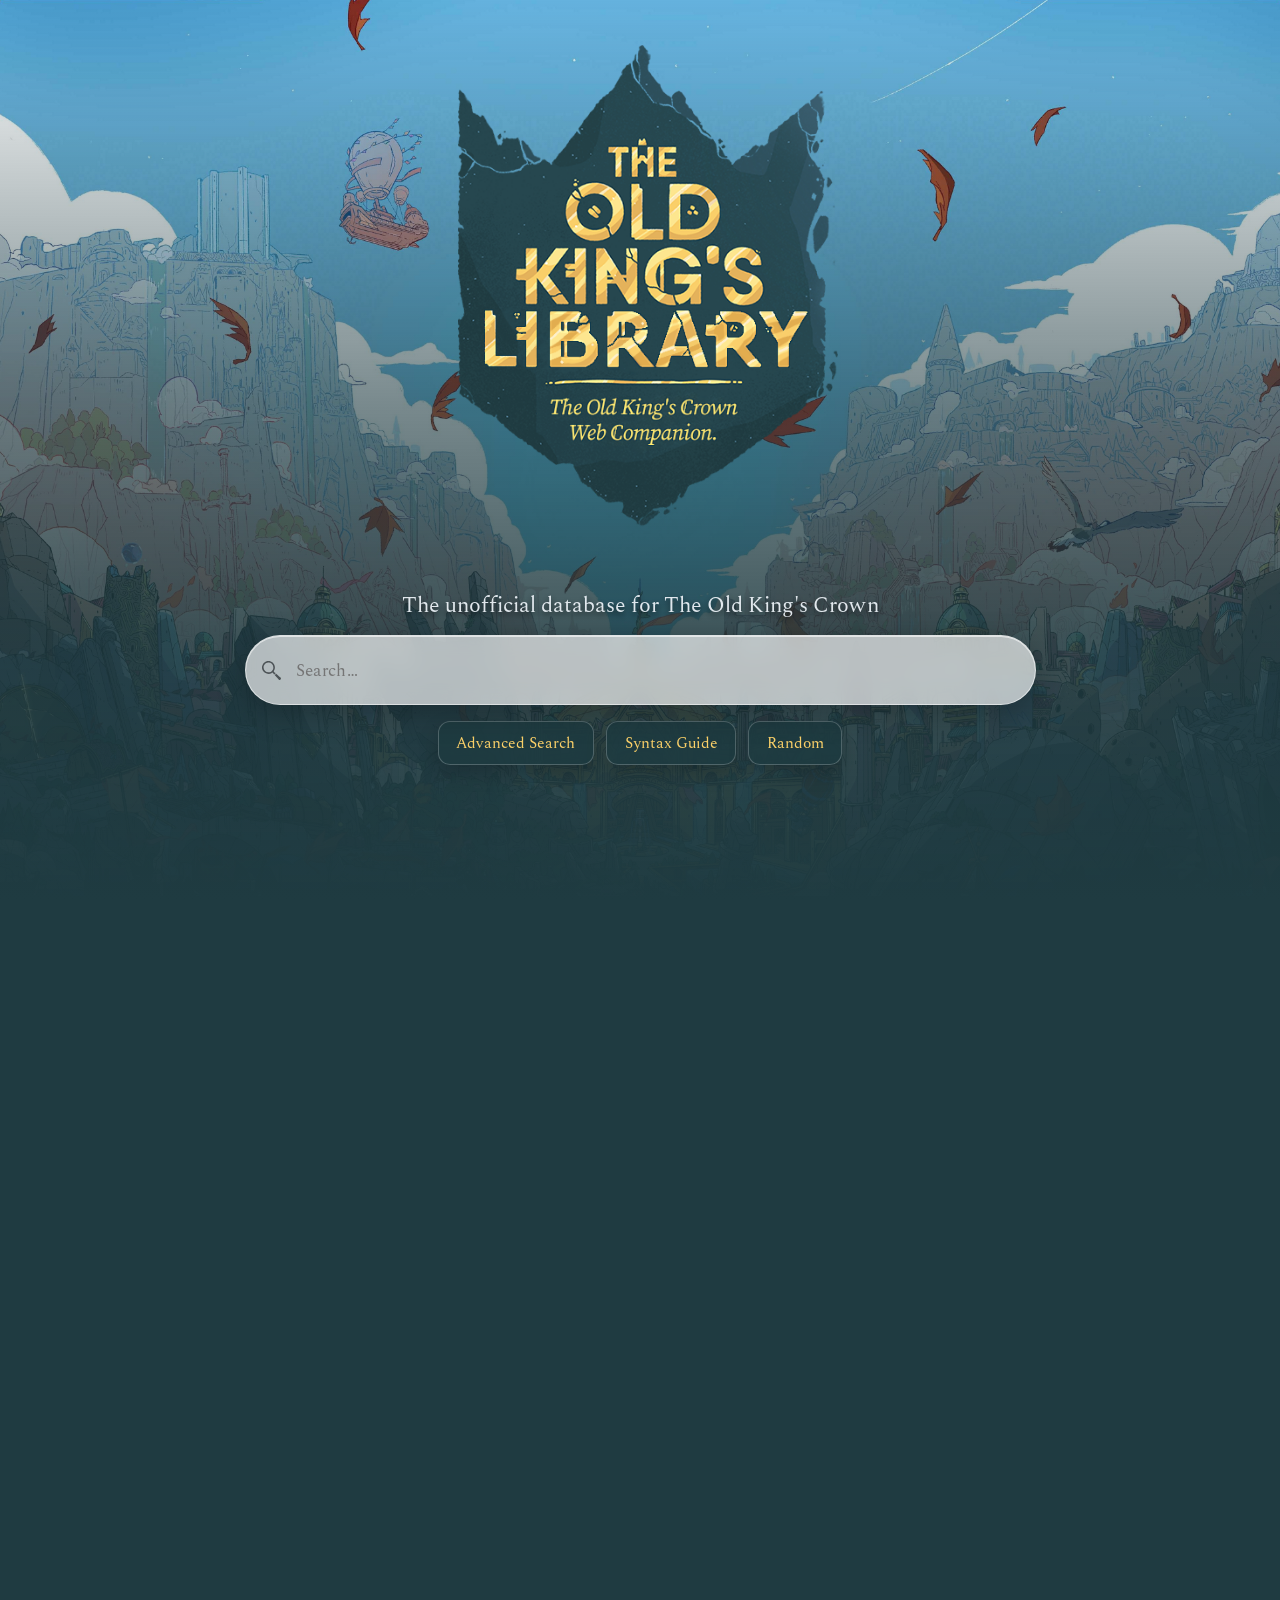
==== commit b395a0d8: "Fixing newly introduced bugs." ====
--- a/index.html
+++ b/index.html
@@ -16,6 +16,7 @@
   <div id="loadingScreen" class="loading-screen">
     <div class="loading-content">
       <img src="images/loadingscreen.png" alt="Old King's Crown" class="loading-logo">
+      <div class="loading-spinner"></div>
     </div>
   </div>
   <main class="snap-container">
--- a/style.css
+++ b/style.css
@@ -103,11 +103,12 @@
 .loading-screen {
   position: fixed;
   inset: 0;
-  background: var(--accent);
   display: grid;
   place-items: center;
   z-index: 9999;
-  transition: opacity 0.6s ease, visibility 0.6s ease;
+  transition: opacity 1.2s ease, visibility 1.2s ease;
+  backdrop-filter: blur(20px);
+  -webkit-backdrop-filter: blur(20px);
 }
 
 .loading-screen.fade-out {
@@ -116,17 +117,21 @@
 }
 
 .loading-content {
+  width: 100%;
+  height: 100%;
+  position: relative;
   display: flex;
-  flex-direction: column;
   align-items: center;
-  gap: 2rem;
+  justify-content: center;
 }
 
 .loading-logo {
-  width: min(40vw, 320px);
-  height: auto;
-  opacity: 0.9;
-  filter: drop-shadow(0 4px 12px rgba(0, 0, 0, 0.3));
+  width: 100%;
+  height: 100%;
+  object-fit: cover;
+  position: absolute;
+  inset: 0;
+  opacity: 0.6;
 }
 
 .loading-spinner {
@@ -136,6 +141,8 @@
   border-top-color: #FAD069;
   border-radius: 50%;
   animation: spin 1s linear infinite;
+  position: relative;
+  z-index: 1;
 }
 
 @keyframes spin {
@@ -143,9 +150,6 @@
 }
 
 @media (max-width: 640px) {
-  .loading-logo {
-    width: min(60vw, 240px);
-  }
   .loading-spinner {
     width: 40px;
     height: 40px;
@@ -180,7 +184,7 @@
   overflow:hidden;
 }
 .hero-inner{ text-align:center; }
-.hero-logo{ width:min(34vw,380px); height:auto; display:block; margin-inline:auto; margin-left: calc(50% + 6px); transform: translateX(-50%); }
+.hero-logo{ width:min(34vw,380px); height:auto; display:block; margin-inline:auto; margin-left: calc(50% + 8px); transform: translateX(-50%); }
 .hero-tagline{
   margin:1.4rem 0 1rem; font-size:1.4rem; text-align:center;
   opacity:.95; text-shadow:0 3px 6px rgba(0,0,0,.65);
@@ -560,13 +564,14 @@
   position:absolute; inset:0; border-radius:var(--card-radius-grid);
   transform-origin:center; transform: rotate(0deg);
   transition: transform 0.35s cubic-bezier(.33,1.02,.44,1);
-  pointer-events: auto; /* Ensure clicks pass through to parent card */
+  pointer-events: none; /* Let clicks pass through to parent card */
   cursor: pointer;
 }
 
-/* Image fills the rotator box */
+/* But enable pointer events on the image so clicks work */
 .card.is-hq .card-rotator img{
   width:100%; height:100%; object-fit:cover; border-radius:var(--card-radius-grid);
+  pointer-events: auto;
 }
 
 /* Move the rim to the rotator for HQ so it rotates with the art */
@@ -636,19 +641,19 @@
 #modal .modal-inner,#closeModal{ cursor:default; }
 #modalContent{
   background:transparent; border:none; padding:1rem;
-  width:min(94%,1100px); max-height:92vh; overflow:auto; position:relative;
+  width:min(96%, 1800px); max-height:92vh; overflow-x:hidden; overflow-y:auto; position:relative;
   pointer-events:none;
   -webkit-overflow-scrolling:touch;
 }
 #modalContent .modal-inner,#modalContent .modal-inner *,#closeModal{ pointer-events:auto; }
 
-.modal-inner{ display:grid; grid-template-columns:auto 1fr; align-items:center; position:relative; z-index:1; overflow:visible; gap:1rem; }
+.modal-inner{ display:grid; grid-template-columns:auto 1fr; align-items:start; position:relative; z-index:1; overflow:visible; gap:2rem; }
 
 /* Art wrapper controls size & aspect */
 .modal-artwrap{
   position:relative; display:inline-block; z-index:20;
   width:min(38vw,420px); aspect-ratio:var(--card-ratio);
-  margin-right:calc(-1 * var(--modal-overlap)); box-sizing:border-box;
+  box-sizing:border-box;
 }
 .modal-artwrap::after{
   content:""; position:absolute; inset:0; border-radius:var(--card-radius-modal);
@@ -677,11 +682,12 @@
 /* Modal info panel */
 .modal-panel{
   background:rgba(20,42,46,0.94); border:1px solid rgba(255,255,255,0.12);
-  border-radius:16px; padding:1.4rem 1.8rem; padding-left:calc(1.8rem + var(--modal-overlap));
+  border-radius:16px; padding:1.4rem 1.8rem;
   box-shadow:0 20px 60px rgba(0,0,0,0.45), inset 0 1px 0 rgba(255,255,255,0.06);
-  min-height:380px; max-width:640px; z-index:1; text-align:left;
-  position: relative; 
-  z-index: 1; 
+  min-height:380px; min-width:600px; max-width:600px; width:100%; z-index:1; text-align:left;
+  position: relative;
+  height: fit-content;
+  align-self: start;
 }
 .modal-header-row{
   display:flex; justify-content:space-between; align-items:baseline; flex-wrap:wrap;
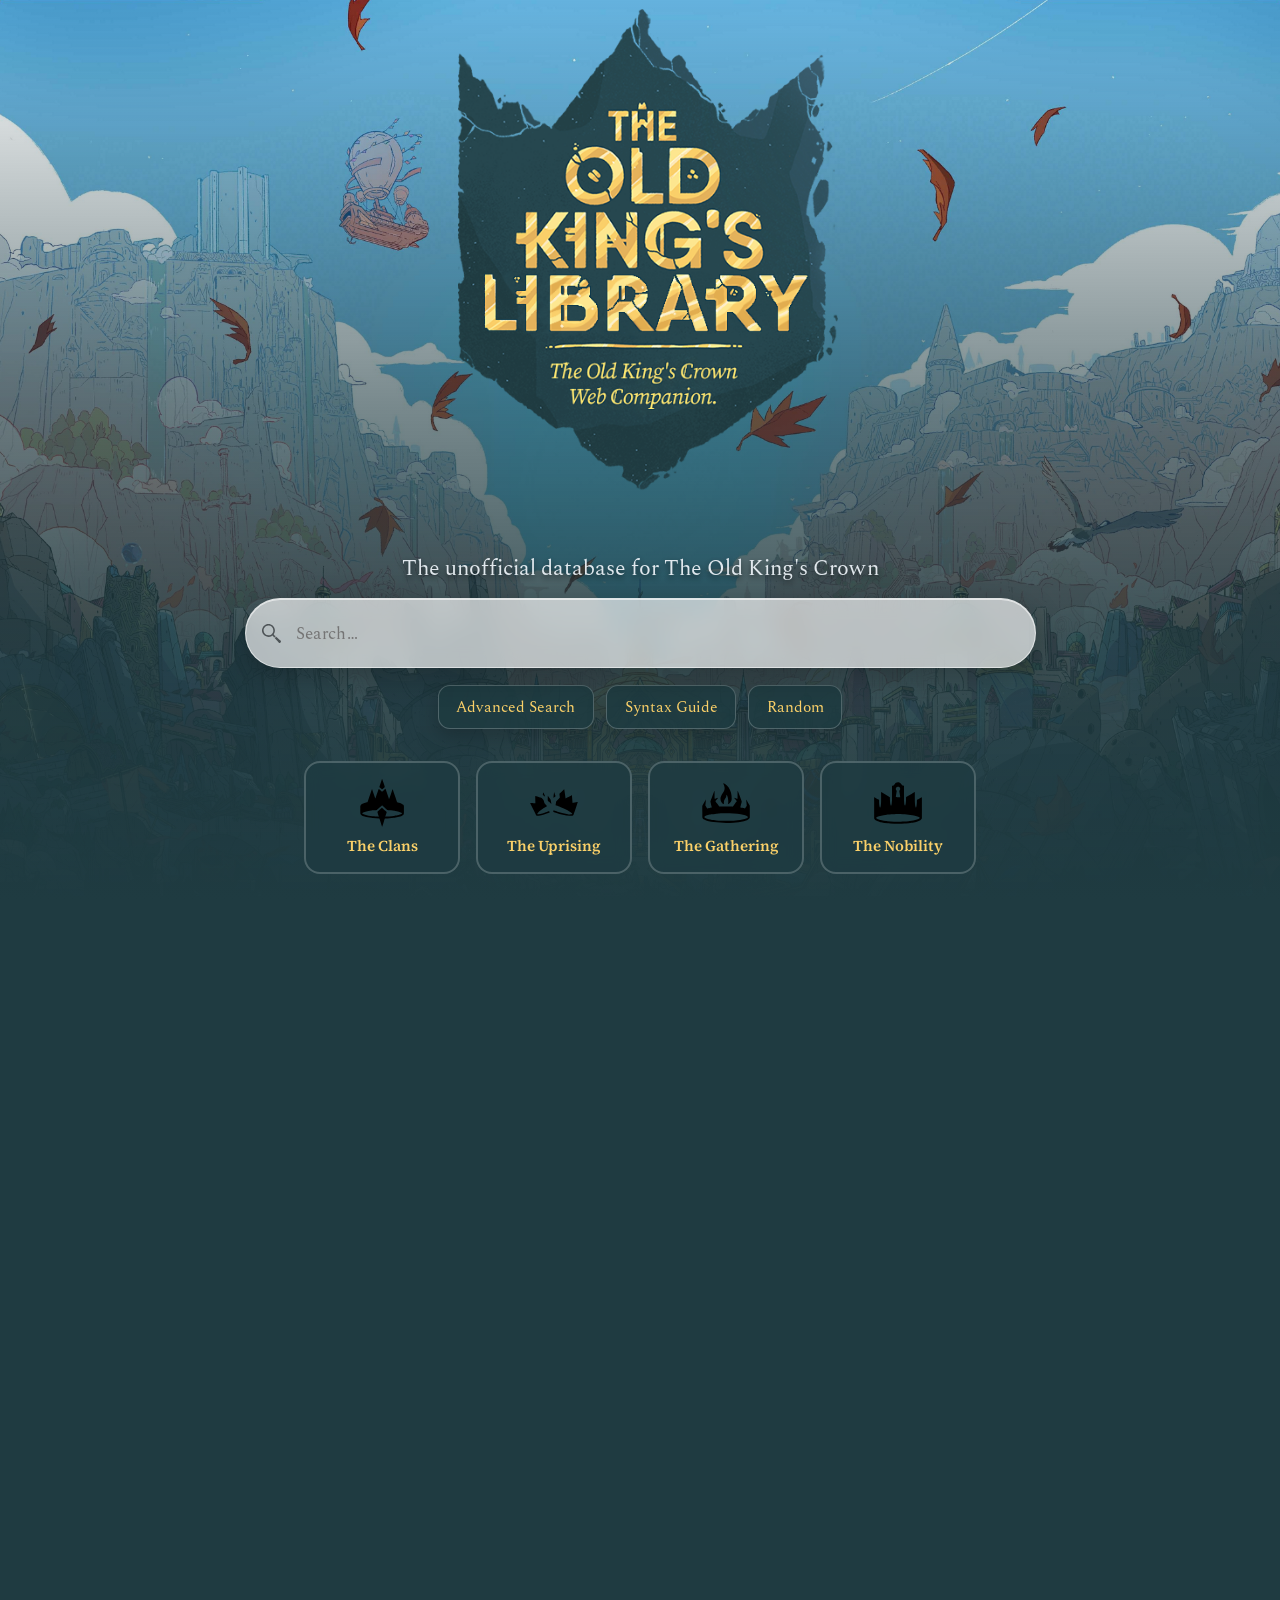
==== commit 77387048: "Added Faction Pages" ====
--- a/index.html
+++ b/index.html
@@ -40,6 +40,26 @@
           <button class="chip" id="syntaxBtn">Syntax Guide</button>
           <button class="chip" id="randomBtn">Random</button>
         </div>
+
+        <!-- Faction Links -->
+        <div class="faction-links">
+          <a href="clans.html" class="faction-link clans">
+            <span class="faction-icon"><img src="images/iconography/svg/clans.svg" alt="Clans"></span>
+            <span class="faction-name">The Clans</span>
+          </a>
+          <a href="uprising.html" class="faction-link uprising">
+            <span class="faction-icon"><img src="images/iconography/svg/uprising.svg" alt="Uprising"></span>
+            <span class="faction-name">The Uprising</span>
+          </a>
+          <a href="gathering.html" class="faction-link gathering">
+            <span class="faction-icon"><img src="images/iconography/svg/gathering.svg" alt="Gathering"></span>
+            <span class="faction-name">The Gathering</span>
+          </a>
+          <a href="nobility.html" class="faction-link nobility">
+            <span class="faction-icon"><img src="images/iconography/svg/nobility.svg" alt="Nobility"></span>
+            <span class="faction-name">The Nobility</span>
+          </a>
+        </div>
       </div>
 
       <!-- soft bottom gradient  -->
@@ -112,8 +132,6 @@
           <button id="nextPageBtn" class="load-more" aria-label="Next page">›</button>
           <button id="lastPageBtn" class="load-more" aria-label="Last page">⟫</button>
         </div>
-        
-        <button id="jumpToTop" class="jump-to-top hidden" aria-label="Jump to top" title="Back to top">↑</button>
       </div>
     </main>
   </main>
--- a/style.css
+++ b/style.css
@@ -103,7 +103,7 @@
 .loading-screen {
   position: fixed;
   inset: 0;
-  display: grid;
+  display: none; /* Temporarily hidden */
   place-items: center;
   z-index: 9999;
   transition: opacity 1.2s ease, visibility 1.2s ease;
@@ -184,7 +184,7 @@
   overflow:hidden;
 }
 .hero-inner{ text-align:center; }
-.hero-logo{ width:min(34vw,380px); height:auto; display:block; margin-inline:auto; margin-left: calc(50% + 8px); transform: translateX(-50%); }
+.hero-logo{ width:min(34vw,380px); height:auto; display:block; margin-left: calc(50% + 8px); transform: translateX(-50%); }
 .hero-tagline{
   margin:1.4rem 0 1rem; font-size:1.4rem; text-align:center;
   opacity:.95; text-shadow:0 3px 6px rgba(0,0,0,.65);
@@ -219,6 +219,80 @@
   opacity:.6;
 }
 .filters{ display:flex; flex-wrap:wrap; gap:.75rem; justify-content:center; margin-top:1rem; }
+
+/* Faction Links */
+.faction-links {
+  display: flex;
+  gap: 1rem;
+  justify-content: center;
+  margin-top: 2rem;
+  flex-wrap: wrap;
+}
+
+.faction-link {
+  display: flex;
+  flex-direction: column;
+  align-items: center;
+  gap: 0.5rem;
+  padding: 1rem;
+  border-radius: 16px;
+  background: rgba(31, 59, 65, 0.8);
+  border: 2px solid rgba(255, 255, 255, 0.2);
+  text-decoration: none;
+  transition: all 0.2s ease;
+  min-width: 120px;
+  backdrop-filter: blur(8px);
+}
+
+.faction-link:hover {
+  transform: translateY(-4px);
+  border-color: rgba(255, 255, 255, 0.4);
+  background: rgba(46, 87, 96, 0.9);
+  box-shadow: 0 8px 20px rgba(0, 0, 0, 0.3);
+}
+
+.faction-icon {
+  width: 48px;
+  height: 48px;
+  display: flex;
+  align-items: center;
+  justify-content: center;
+}
+
+.faction-icon img {
+  width: 100%;
+  height: 100%;
+  object-fit: contain;
+  filter: brightness(1.1);
+}
+
+.faction-name {
+  font: 600 0.95rem "Source Serif Pro", serif;
+  color: #FAD069;
+  text-align: center;
+}
+
+@media (max-width: 640px) {
+  .faction-links {
+    gap: 0.75rem;
+    margin-top: 1.5rem;
+  }
+  
+  .faction-link {
+    min-width: 100px;
+    padding: 0.75rem;
+  }
+  
+  .faction-icon {
+    width: 40px;
+    height: 40px;
+  }
+  
+  .faction-name {
+    font-size: 0.85rem;
+  }
+}
+
 .chip{
   appearance:none; border:1px solid rgba(255,255,255,.22);
   background:rgba(31,59,65,.9); color:#FAD069;
@@ -414,6 +488,8 @@
   align-items: center;
   width: min(1300px, 92%);
   margin: 0 auto 1rem;
+  margin-left: calc(50% - min(1300px, 92%) / 2 + (100vw - 100%) / 2);
+  margin-right: auto;
   padding: 0.8rem 1rem;
   background: rgba(31, 59, 65, 0.6);
   border: 1px solid rgba(255, 255, 255, 0.15);
@@ -521,7 +597,10 @@
 }
 
 #cardGrid{
-  width:min(1300px,92%); margin:1.2rem auto 4rem;
+  width:min(1300px,92%); 
+  margin:1.2rem auto 4rem;
+  margin-left: calc(50% - min(1300px, 92%) / 2 + (100vw - 100%) / 2); /* Account for scrollbar */
+  margin-right: auto;
   display:grid; gap:1.1rem; grid-template-columns:repeat(4, 1fr);
   transition:opacity .35s cubic-bezier(.4,0,.2,1);
 }
@@ -572,6 +651,7 @@
 .card.is-hq .card-rotator img{
   width:100%; height:100%; object-fit:cover; border-radius:var(--card-radius-grid);
   pointer-events: auto;
+  cursor: pointer;
 }
 
 /* Move the rim to the rotator for HQ so it rotates with the art */
@@ -588,6 +668,16 @@
 .card.is-hq:hover{
   box-shadow: 0 14px 40px rgba(0,0,0,0.35);
   filter: saturate(1.05);
+}
+
+/* Keep HQ cards rotated while modal is open */
+.card.is-hq.modal-open .card-rotator{
+  transform: rotate(90deg);
+}
+.card.is-hq.modal-open{
+  box-shadow: 0 14px 40px rgba(0,0,0,0.35);
+  filter: saturate(1.05);
+  z-index: 120;
 }
 
 
@@ -609,10 +699,11 @@
   transition: none !important;
 }
 
-/* Apply permanent 90° in modal for HQ */
+/* Apply permanent -90° in modal for HQ */
 .modal-artwrap.is-hq{
   transform: rotate(90deg);
   z-index: 2; /* sit above info panel */
+  width: min(38vw, 420px); /* Match basic card width */
 }
 
 /* Neutralize any transforms on inner bits so only the wrapper rotates */
@@ -638,14 +729,16 @@
   background:rgba(0,0,0,0.75); backdrop-filter:blur(6px);
   cursor:pointer;
 }
-#modal .modal-inner,#closeModal{ cursor:default; }
 #modalContent{
   background:transparent; border:none; padding:1rem;
-  width:min(96%, 1800px); max-height:92vh; overflow-x:hidden; overflow-y:auto; position:relative;
+  width:min(96%, 1800px); max-height:92vh; overflow:visible; position:relative;
+  -webkit-overflow-scrolling:touch;
   pointer-events:none;
-  -webkit-overflow-scrolling:touch;
-}
-#modalContent .modal-inner,#modalContent .modal-inner *,#closeModal{ pointer-events:auto; }
+}
+
+#modalContent *{
+  pointer-events:auto;
+}
 
 .modal-inner{ display:grid; grid-template-columns:auto 1fr; align-items:start; position:relative; z-index:1; overflow:visible; gap:2rem; }
 
@@ -677,7 +770,7 @@
 
 /* Overshoot hover in modal */
 .modal-artwrap.is-hq:hover img, .modal-artwrap.is-hq:hover::after{ animation:hqTiltModal 220ms ease-out; }
-@keyframes hqTiltModal{ 0%{transform:rotate(-90deg);} 70%{transform:rotate(-94deg);} 100%{transform:rotate(-90deg);} }
+@keyframes hqTiltModal{ 0%{transform:rotate(0deg);} 70%{transform:rotate(-4deg);} 100%{transform:rotate(0deg);} }
 
 /* Modal info panel */
 .modal-panel{
@@ -688,6 +781,10 @@
   position: relative;
   height: fit-content;
   align-self: start;
+  overflow-wrap: break-word;
+  word-wrap: break-word;
+  word-break: break-word;
+  box-sizing: border-box;
 }
 .modal-header-row{
   display:flex; justify-content:space-between; align-items:baseline; flex-wrap:wrap;
@@ -712,18 +809,36 @@
   :root{ --modal-overlap:80px; }
 }
 @media (max-width:720px){
-  .modal-inner{ grid-template-columns:1fr; }
+  .modal-inner{ grid-template-columns:1fr; justify-items:center; }
   .modal-artwrap{ margin-right:0; width:min(70vw,300px); }
   :root{ --modal-overlap:0px; }
-  .modal-panel{ margin-top:1rem; padding:1rem 1rem; }
+  .modal-panel{ margin-top:1rem; padding:1rem 1rem; min-width:0; max-width:min(70vw,300px); text-align:left; }
+  
+  /* Enable vertical scrolling on mobile */
+  #modalContent{ overflow-y:auto; overflow-x:hidden; max-height:92vh; display:flex; align-items:center; justify-content:center; }
+  
+  /* HQ cards on tablet */
+  .modal-artwrap.is-hq{ width:min(70vw,300px); }
+  .modal-inner:has(.modal-artwrap.is-hq) .modal-panel{
+    margin-top:-4rem; /* Less overlap on smaller screens */
+    max-width:min(300px,92vw);
+  }
 }
 @media (max-width:480px){
   .modal-artwrap{ width:min(85vw,280px); }
-  .modal-panel{ padding:0.8rem; min-height:auto; }
+  .modal-panel{ padding:0.8rem; min-height:auto; min-width:0; max-width:min(85vw,280px); text-align:left; }
   #modalName{ font-size:1.1rem; }
   #modalMeta{ font-size:0.95rem; }
   #modalCmd{ font-size:0.95rem; line-height:2; }
   #modalRules{ font-size:0.9rem; }
+  
+  /* HQ cards on mobile */
+  .modal-artwrap.is-hq{ width:min(85vw,280px); }
+  .modal-inner:has(.modal-artwrap.is-hq) .modal-panel{
+    margin-top:-2rem; /* Minimal overlap on mobile */
+    max-width:min(280px,92vw);
+    padding:0.8rem;
+  }
 }
 
 /* ===== META ROWS ===== */
@@ -869,7 +984,7 @@
 /* Center the info panel under the art and remove any side overlap */
 .modal-inner:has(.modal-artwrap.is-hq) .modal-panel{
   margin-left: 0;
-  margin-top: 0.5rem; /* closer to the card */
+  margin-top: -9rem; /* Very tight gap to card */
   max-width: min(900px, 92vw);
   justify-self: center;
   transform: none;
@@ -887,7 +1002,7 @@
 
   /* Press and hold: rotate the HQ art */
   .card.is-hq:active .card-rotator,
-  .card.is-hq.is-press .card-rotator { transform: rotate(-90deg); }
+  .card.is-hq.is-press .card-rotator { transform: rotate(90deg); }
 
   /* Raise stacking when pressed on mobile */
   .card.is-hq:active,
@@ -917,6 +1032,7 @@
   bottom: 2rem;
   left: 50%;
   transform: translateX(-50%);
+  margin-left: calc(-1 * (100vw - 100%) / 2);
   z-index: 50;
   opacity: 0;
   pointer-events: none;
@@ -984,55 +1100,3 @@
   }
 }
 
-/* ============================================
-   JUMP TO TOP BUTTON
-   ============================================ */
-.jump-to-top {
-  position: fixed;
-  top: 1rem;
-  left: 50%;
-  transform: translateX(-50%);
-  width: 48px;
-  height: 48px;
-  border-radius: 50%;
-  background: rgba(31, 59, 65, 0.95);
-  border: 1px solid rgba(255, 255, 255, 0.25);
-  color: #FAD069;
-  font-size: 1.5rem;
-  font-weight: bold;
-  cursor: pointer;
-  display: flex;
-  align-items: center;
-  justify-content: center;
-  backdrop-filter: blur(8px);
-  transition: opacity 0.3s ease, transform 0.2s ease, background-color 0.2s ease, border-color 0.2s ease;
-  opacity: 1;
-  z-index: 999;
-  box-shadow: 0 4px 12px rgba(0, 0, 0, 0.3);
-}
-
-.jump-to-top.hidden {
-  opacity: 0;
-  pointer-events: none;
-  transform: translateX(-50%) translateY(-10px);
-}
-
-.jump-to-top:hover {
-  background-color: rgba(46, 87, 96, 1);
-  border-color: rgba(255, 255, 255, 0.35);
-  transform: translateX(-50%) translateY(-2px);
-}
-
-.jump-to-top:active {
-  transform: translateX(-50%) translateY(0);
-}
-
-@media (max-width: 640px) {
-  .jump-to-top {
-    top: 0.75rem;
-    width: 44px;
-    height: 44px;
-    font-size: 1.3rem;
-  }
-}
-
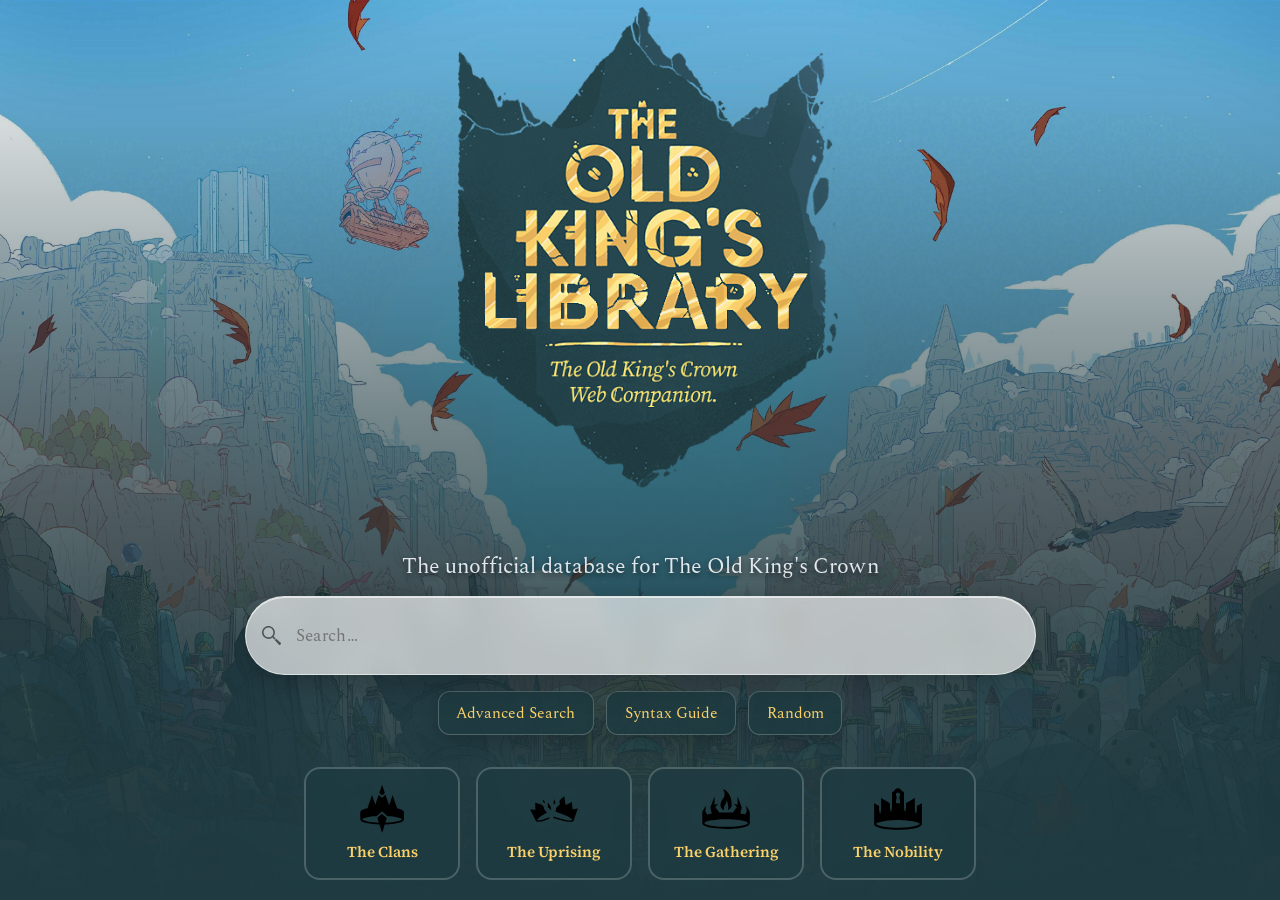
==== commit e620c92e: "Linked buttons to modals." ====
--- a/index.html
+++ b/index.html
@@ -138,6 +138,8 @@
 
   <!-- CARD MODAL -->
   <div id="modal" role="dialog" aria-modal="true" aria-labelledby="modalName">
+    <button id="modalPrev" class="modal-nav modal-nav-prev" aria-label="Previous card">‹</button>
+    <button id="modalNext" class="modal-nav modal-nav-next" aria-label="Next card">›</button>
     <div id="modalContent">
       <div class="modal-inner">
         <div class="modal-artwrap">
@@ -165,101 +167,401 @@
         </aside>
       </div>
     </div>
+
+    <!-- Related cards section (spans full page width) -->
+    <div id="relatedCards" class="related-cards" style="display: none;">
+      <h3 class="related-title">Related Cards</h3>
+      <div id="relatedCardsGrid" class="related-grid"></div>
+    </div>
   </div>
 
-
-  <!-- ============ SYNTAX GUIDE MODAL ============ -->
-  <div id="syntaxModal" class="syntax-modal hidden">
-    <div class="syntax-content">
-      <button id="closeSyntax" class="syntax-close">×</button>
-      <h2>Advanced Search Syntax</h2>
-      <div class="syntax-body">
-        <pre>
-📖 OLD KING'S CROWN — ADVANCED SEARCH SYNTAX
-
-GENERAL
-────────────────────────────────────────
-• Fielded search: field:value
-• Implicit AND between terms. Use OR and - (NOT).
-• Grouping: ( ... )
-• Wildcards: * (any chars), ? (single char)
-• Numeric ops: = != > >= < <= and ranges: a..b
-• Presence: has:field   (negate with -has:field)
-• Default target (unfielded words): title + rules + commands
-
-FIELDS & ALIASES
-────────────────────────────────────────
-title, name, n              → Card title
-type, t                     → tarot | hq | kingdom | favor | tactic
-faction, f                  → clans | uprising | gathering | nobility
-
-TAROT-ONLY FIELDS (require type:tarot)
-archetype, a               → ruse | trader | follower | agent | cavalry | war machine | machine | captain | heir | champion
-traits, tr, trait          → resilient | invulnerable | pathfinder
-strength, str, s           → number
-votes, v                   → number
-lore, l                    → number
-cost, c                    → number (advanced tarot only)
-
-KINGDOM-ONLY FIELDS (require type:kingdom)
-suit, s                    → swords | book | coins
-
-TEXT BOXES
-commands, cmd              → command text (day, autumn, night, etc.)
-rules, r, oracle           → rules text (supports tokens like <votes>, <lore>, <influence>)
-flavor, fl                 → flavor text (tarot/HQ typically)
-
-RELEASE & TAGS
-release, set, exp, module  → expansion/module/basegame keywords
-tag, tags                  → user tags (free text)
-has                        → presence checks (rules, flavor, tag, cost, etc.)
-is                         → derived: is:vanilla (no rules & no commands), is:legendary (in title/traits)
-
-TYPE-AWARE BEHAVIOR
-────────────────────────────────────────
-• archetype/traits/strength/votes/lore/cost only match when type:tarot
-• suit only matches when type:kingdom
-• Other fields (title/faction/rules/commands/flavor/release/tags) work on any type
-
-OPERATORS & EXAMPLES
-────────────────────────────────────────
-AND (default):
-  f:nobility type:tarot strength>=2
-
-OR:
-  (archetype:ruse OR archetype:agent) type:tarot
-
-NOT:
-  -fl:"winter"   -has:flavor   -tag:deprecated
-
-Wildcards & phrases:
-  title:king*     rules:"<influence>"     traits:resilient
-
-Ranges & numbers:
-  votes=2..4      cost<=3       strength>1
-
-Presence:
-  has:rules       -has:flavor   has:tag
-
-Release:
-  release:basegame
-  release:"Wild Kingdom"
-
-Kingdom examples:
-  type:kingdom suit:coins
-  type:kingdom f:gathering rules:river
-
-Tarot examples:
-  type:tarot archetype:ruse traits:resilient
-  type:tarot strength>=2 votes=2..4
-  type:tarot -has:flavor is:vanilla
-
-DEFAULT SEARCH
-────────────────────────────────────────
-Unfielded words search: title + rules + commands
-  example:  king deploy  → title/rules/commands contain both words
-</pre>
-
+  <!-- Advanced Search Modal -->
+  <div id="advancedModal" class="advanced-modal hidden">
+    <div class="advanced-content">
+      <div class="advanced-header">
+        <h2>Advanced Search</h2>
+        <button id="closeAdvanced" class="advanced-close">×</button>
+      </div>
+      
+      <div class="advanced-body">
+        <!-- Quick Filters Section -->
+        <div class="filter-section">
+          <h3>Card Type</h3>
+          <div class="checkbox-group">
+            <label class="checkbox-label">
+              <input type="checkbox" name="type" value="basic" />
+              <span>Basic</span>
+            </label>
+            <label class="checkbox-label">
+              <input type="checkbox" name="type" value="advanced" />
+              <span>Advanced</span>
+            </label>
+            <label class="checkbox-label">
+              <input type="checkbox" name="type" value="kingdom" />
+              <span>Kingdom</span>
+            </label>
+            <label class="checkbox-label">
+              <input type="checkbox" name="type" value="favour" />
+              <span>Kingdom's Favour</span>
+            </label>
+            <label class="checkbox-label">
+              <input type="checkbox" name="type" value="tactic" />
+              <span>Tactic</span>
+            </label>
+          </div>
+        </div>
+
+        <div class="filter-section">
+          <h3>Faction</h3>
+          <div class="checkbox-group">
+            <label class="checkbox-label">
+              <input type="checkbox" name="faction" value="clans" />
+              <span class="icon-label"><span class="icon icon--mask icon--faction" style="--icon-path: url('images/iconography/svg/clans.svg')"></span> The Clans</span>
+            </label>
+            <label class="checkbox-label">
+              <input type="checkbox" name="faction" value="uprising" />
+              <span class="icon-label"><span class="icon icon--mask icon--faction" style="--icon-path: url('images/iconography/svg/uprising.svg')"></span> The Uprising</span>
+            </label>
+            <label class="checkbox-label">
+              <input type="checkbox" name="faction" value="gathering" />
+              <span class="icon-label"><span class="icon icon--mask icon--faction" style="--icon-path: url('images/iconography/svg/gathering.svg')"></span> The Gathering</span>
+            </label>
+            <label class="checkbox-label">
+              <input type="checkbox" name="faction" value="nobility" />
+              <span class="icon-label"><span class="icon icon--mask icon--faction" style="--icon-path: url('images/iconography/svg/nobility.svg')"></span> The Nobility</span>
+            </label>
+          </div>
+        </div>
+
+        <div class="filter-section">
+          <h3>Archetype</h3>
+          <div class="checkbox-group checkbox-group--wrap">
+            <label class="checkbox-label">
+              <input type="checkbox" name="archetype" value="hq" />
+              <span class="icon-label"><span class="icon icon--mask" style="--icon-path: url('images/iconography/svg/hq.svg')"></span> HQ</span>
+            </label>
+            <label class="checkbox-label">
+              <input type="checkbox" name="archetype" value="ruse" />
+              <span class="icon-label"><span class="icon icon--mask icon--arch" style="--icon-path: url('images/iconography/svg/ruse.svg')"></span> Ruse</span>
+            </label>
+            <label class="checkbox-label">
+              <input type="checkbox" name="archetype" value="trader" />
+              <span class="icon-label"><span class="icon icon--mask icon--arch" style="--icon-path: url('images/iconography/svg/trader.svg')"></span> Trader</span>
+            </label>
+            <label class="checkbox-label">
+              <input type="checkbox" name="archetype" value="follower" />
+              <span class="icon-label"><span class="icon icon--mask icon--arch" style="--icon-path: url('images/iconography/svg/follower.svg')"></span> Follower</span>
+            </label>
+            <label class="checkbox-label">
+              <input type="checkbox" name="archetype" value="agent" />
+              <span class="icon-label"><span class="icon icon--mask icon--arch" style="--icon-path: url('images/iconography/svg/agent.svg')"></span> Agent</span>
+            </label>
+            <label class="checkbox-label">
+              <input type="checkbox" name="archetype" value="cavalry" />
+              <span class="icon-label"><span class="icon icon--mask icon--arch" style="--icon-path: url('images/iconography/svg/cavalry.svg')"></span> Cavalry</span>
+            </label>
+            <label class="checkbox-label">
+              <input type="checkbox" name="archetype" value="machine" />
+              <span class="icon-label"><span class="icon icon--mask icon--arch" style="--icon-path: url('images/iconography/svg/machine.svg')"></span> Machine</span>
+            </label>
+            <label class="checkbox-label">
+              <input type="checkbox" name="archetype" value="captain" />
+              <span class="icon-label"><span class="icon icon--mask icon--arch" style="--icon-path: url('images/iconography/svg/captain.svg')"></span> Captain</span>
+            </label>
+            <label class="checkbox-label">
+              <input type="checkbox" name="archetype" value="heir" />
+              <span class="icon-label"><span class="icon icon--mask icon--arch" style="--icon-path: url('images/iconography/svg/heir.svg')"></span> Heir</span>
+            </label>
+            <label class="checkbox-label">
+              <input type="checkbox" name="archetype" value="champion" />
+              <span class="icon-label"><span class="icon icon--mask icon--arch" style="--icon-path: url('images/iconography/svg/champion.svg')"></span> Champion</span>
+            </label>
+          </div>
+        </div>
+
+        <div class="filter-section">
+          <h3>Traits</h3>
+          <div class="checkbox-group">
+            <label class="checkbox-label">
+              <input type="checkbox" name="traits" value="resilient" />
+              <span class="icon-label"><span class="icon icon--mask icon--trait" style="--icon-path: url('images/iconography/svg/resilient.svg')"></span> Resilient</span>
+            </label>
+            <label class="checkbox-label">
+              <input type="checkbox" name="traits" value="invulnerable" />
+              <span class="icon-label"><span class="icon icon--mask icon--trait" style="--icon-path: url('images/iconography/svg/invulnerable.svg')"></span> Invulnerable</span>
+            </label>
+            <label class="checkbox-label">
+              <input type="checkbox" name="traits" value="pathfinder" />
+              <span class="icon-label"><span class="icon icon--mask icon--trait" style="--icon-path: url('images/iconography/svg/pathfinder.svg')"></span> Pathfinder</span>
+            </label>
+          </div>
+        </div>
+
+        <div class="filter-section">
+          <h3>Suit (Kingdom Cards)</h3>
+          <div class="checkbox-group">
+            <label class="checkbox-label">
+              <input type="checkbox" name="suit" value="swords" />
+              <span class="icon-label"><span class="icon icon--mask" style="--icon-path: url('images/iconography/svg/swords.svg')"></span> Swords</span>
+            </label>
+            <label class="checkbox-label">
+              <input type="checkbox" name="suit" value="book" />
+              <span class="icon-label"><span class="icon icon--mask" style="--icon-path: url('images/iconography/svg/book.svg')"></span> Book</span>
+            </label>
+            <label class="checkbox-label">
+              <input type="checkbox" name="suit" value="coins" />
+              <span class="icon-label"><span class="icon icon--mask" style="--icon-path: url('images/iconography/svg/coins.svg')"></span> Coins</span>
+            </label>
+          </div>
+        </div>
+
+        <!-- Numeric Filters -->
+        <div class="filter-section">
+          <h3>Stats</h3>
+          <div class="slider-group">
+            <div class="slider-row">
+              <label>
+                <span class="icon icon--mask icon--stat" style="--icon-path: url('images/iconography/svg/cost.svg')"></span>
+                Cost
+              </label>
+              <div class="slider-controls">
+                <input type="number" id="costMin" min="0" max="5" step="1" placeholder="Min" />
+                <input type="number" id="costMax" min="0" max="5" step="1" placeholder="Max" />
+              </div>
+            </div>
+
+            <div class="slider-row">
+              <label>
+                <span class="icon icon--mask" style="--icon-path: url('images/iconography/svg/swords.svg')"></span>
+                Strength
+              </label>
+              <div class="slider-controls">
+                <input type="number" id="strengthMin" min="0" max="13" step="1" placeholder="Min" />
+                <input type="number" id="strengthMax" min="0" max="13" step="1" placeholder="Max" />
+              </div>
+            </div>
+
+            <div class="slider-row">
+              <label>
+                <span class="icon icon--mask icon--stat" style="--icon-path: url('images/iconography/svg/votes.svg')"></span>
+                Votes
+              </label>
+              <div class="slider-controls">
+                <input type="number" id="votesMin" min="0" max="2" step="1" placeholder="Min" />
+                <input type="number" id="votesMax" min="0" max="2" step="1" placeholder="Max" />
+              </div>
+            </div>
+
+            <div class="slider-row">
+              <label>
+                <span class="icon icon--mask icon--stat" style="--icon-path: url('images/iconography/svg/lore.svg')"></span>
+                Lore
+              </label>
+              <div class="slider-controls">
+                <input type="number" id="loreMin" min="0" max="2" step="1" placeholder="Min" />
+                <input type="number" id="loreMax" min="0" max="2" step="1" placeholder="Max" />
+              </div>
+            </div>
+          </div>
+        </div>
+
+        <!-- Text Search -->
+        <div class="filter-section">
+          <h3>Text Search</h3>
+          <div class="text-search-group">
+            <input type="text" id="titleSearch" placeholder="Card title..." />
+            <input type="text" id="rulesSearch" placeholder="Rules text..." />
+            <input type="text" id="commandsSearch" placeholder="Commands text..." />
+          </div>
+        </div>
+
+        <!-- Query Preview -->
+        <div class="filter-section query-preview-section">
+          <h3>Generated Query</h3>
+          <div class="query-preview" id="queryPreview">
+            <code id="queryPreviewText">Select filters to build your query...</code>
+          </div>
+          <button class="chip chip--primary" id="copyQuery">Copy Query</button>
+        </div>
+      </div>
+
+      <div class="advanced-footer">
+        <button class="chip" id="resetFilters">Reset All</button>
+        <button class="chip chip--primary" id="applyAdvancedSearch">Apply Search</button>
+      </div>
+    </div>
+  </div>
+
+  <!-- Syntax Guide Modal -->
+  <div id="syntaxModal" class="advanced-modal hidden">
+    <div class="advanced-content">
+      <div class="advanced-header">
+        <h2>Search Syntax Guide</h2>
+        <button id="closeSyntax" class="advanced-close">×</button>
+      </div>
+      
+      <div class="advanced-body syntax-content">
+        <!-- Basic Search -->
+        <div class="filter-section">
+          <h3>Basic Search</h3>
+          <div class="syntax-examples">
+            <div class="syntax-item">
+              <code>ambush</code>
+              <p>Search for cards containing "ambush" anywhere in their text</p>
+            </div>
+            <div class="syntax-item">
+              <code>"gain 1 influence"</code>
+              <p>Search for the exact phrase (use quotes for multi-word phrases)</p>
+            </div>
+          </div>
+        </div>
+
+        <!-- Field Searches -->
+        <div class="filter-section">
+          <h3>Field-Specific Searches</h3>
+          <div class="syntax-examples">
+            <div class="syntax-item">
+              <code>name/n:petrichor</code>
+              <p>Search only in card names</p>
+            </div>
+            <div class="syntax-item">
+              <code>text/txt:flank</code>
+              <p>Search only in card text (rules & commands)</p>
+            </div>
+            <div class="syntax-item">
+              <code>type/t:tactic</code>
+              <p>Find all Tactic tiles (basic, advanced, kingdom, favour, tactic, faction)</p>
+            </div>
+            <div class="syntax-item">
+              <code>faction/f:clans</code>
+              <p>Find cards from a specific faction (clans, uprising, nobility, gathering, aeronauts)</p>
+            </div>
+            <div class="syntax-item">
+              <code>arch/a/archetype:heir</code>
+              <p>Find cards with a specific archetype (insert all archetypes here)</p>
+            </div>
+          </div>
+        </div>
+
+        <!-- Numeric Fields -->
+        <div class="filter-section">
+          <h3>Numeric Searches</h3>
+          <div class="syntax-examples">
+            <div class="syntax-item">
+              <code>cost/c:3</code>
+              <p>Cards with exactly 3 cost</p>
+            </div>
+            <div class="syntax-item">
+              <code>cost/c:2..4</code>
+              <p>Cards with cost between 2 and 4 (inclusive range)</p>
+            </div>
+            <div class="syntax-item">
+              <code>strength/str:>=5</code>
+              <p>Cards with 5 or more strength (use >=, >, <=, <, =, !=)</p>
+            </div>
+            <div class="syntax-item">
+              <code>votes/v:1</code>
+              <p>Cards with exactly 1 vote value</p>
+            </div>
+            <div class="syntax-item">
+              <code>lore/l:2</code>
+              <p>Cards with exactly 2 lore value</p>
+            </div>
+          </div>
+        </div>
+
+        <!-- Traits & Keywords -->
+        <div class="filter-section">
+          <h3>Traits & Keywords</h3>
+          <div class="syntax-examples">
+            <div class="syntax-item">
+              <code>trait:invulnerable</code>
+              <p>Cards with the Item trait (item, companion, building, title)</p>
+            </div>
+          </div>
+        </div>
+
+        <!-- Boolean Operators -->
+        <div class="filter-section">
+          <h3>Combining Searches</h3>
+          <div class="syntax-examples">
+            <div class="syntax-item">
+              <code>faction:clans type:advanced</code>
+              <p>Cards matching ALL conditions (implicit AND)</p>
+            </div>
+            <div class="syntax-item">
+              <code>faction:clans OR faction:uprising</code>
+              <p>Cards matching ANY condition (use OR between terms)</p>
+            </div>
+            <div class="syntax-item">
+              <code>text:draw -text:discard</code>
+              <p>Exclude terms with minus sign (cards with "draw" but not "discard")</p>
+            </div>
+            <div class="syntax-item">
+              <code>(faction:clans OR faction:uprising) cost:3</code>
+              <p>Use parentheses to group conditions</p>
+            </div>
+          </div>
+        </div>
+
+        <!-- Special Searches -->
+        <div class="filter-section">
+          <h3>Special Searches</h3>
+          <div class="syntax-examples">
+            <div class="syntax-item">
+              <code>release:basegame</code>
+              <p>Cards from the base game</p>
+            </div>
+            <div class="syntax-item">
+              <code>release:"wild kingdom"</code>
+              <p>Cards from a specific expansion (aegis, aegis:nobility, aegis:aeronauts, etc.)</p>
+            </div>
+            <div class="syntax-item">
+              <code>hq:true</code>
+              <p>Find only Headquarters cards</p>
+            </div>
+          </div>
+        </div>
+
+        <!-- Advanced Examples -->
+        <div class="filter-section">
+          <h3>Advanced Examples</h3>
+          <div class="syntax-examples">
+            <div class="syntax-item">
+              <code>faction:clans cost:0..2 trait:pathfinder</code>
+              <p>Clans items with cost 0 to 2</p>
+            </div>
+            <div class="syntax-item">
+              <code>(text:draw OR text:search) -type:tactic</code>
+              <p>Non-tactic cards that draw or search</p>
+            </div>
+            <div class="syntax-item">
+              <code>strength:>=10 votes:0</code>
+              <p>High strength cards with no votes</p>
+            </div>
+            <div class="syntax-item">
+              <code>faction:nobility arch:noble cost:3..5</code>
+              <p>Nobility nobles costing 3-5</p>
+            </div>
+          </div>
+        </div>
+
+        <!-- Tips -->
+        <div class="filter-section">
+          <h3>Tips</h3>
+          <div class="syntax-tips">
+            <p>• Searches aren't case-insensitive</p>
+            <p>• Fuzzy matching helps with typos (e.g., "millitia" finds "militia")</p>
+            <p>• Use quotes for exact multi-word phrases</p>
+            <p>• Spaces between terms mean AND (all must match)</p>
+            <p>• Field names can be shortened: str:5 (strength), arc:warrior (archetype)</p>
+            <p>• Numeric ranges use .. (double dots): cost:2..4</p>
+          </div>
+        </div>
+      </div>
+
+      <div class="advanced-footer">
+        <button class="chip chip--primary" id="closeSyntaxBtn">Got It!</button>
       </div>
     </div>
   </div>
--- a/style.css
+++ b/style.css
@@ -103,7 +103,7 @@
 .loading-screen {
   position: fixed;
   inset: 0;
-  display: none; /* Temporarily hidden */
+  display: grid;
   place-items: center;
   z-index: 9999;
   transition: opacity 1.2s ease, visibility 1.2s ease;
@@ -166,13 +166,16 @@
   overflow-x:hidden;
   min-height:100vh;
   transition: background-position-y 0.15s ease-out;
+  -webkit-font-smoothing: antialiased;
+  -moz-osx-font-smoothing: grayscale;
+  -webkit-overflow-scrolling: touch;
+  touch-action: pan-y;
 }
 h1,h2,h3,h4,h5,h6,#topbar,#hero,.chip,.syntax-content h2{ font-family:"Madelin","Source Serif Pro",serif; }
 #modalName,.card h3{ font-family:"Madelin","Spectral SC",serif; letter-spacing:.02em; }
 
 /* Strength and numeric values use Qanelas */
 .strength-value,
-.meta-row .icon + span,
 [data-strength] { font-family: "Qanelas", sans-serif; font-weight: 700; }
 
 /* ================= HERO ================= */
@@ -203,6 +206,8 @@
   padding:.9rem .9rem; width:clamp(280px,90vw,760px);
   transition: background .25s ease, box-shadow .25s ease, transform .15s ease;
   will-change: box-shadow, transform;
+  touch-action: manipulation;
+  min-height: 48px;
 }
 .search-wrap input{
   flex:1; background:transparent; border:none; outline:none; color:var(--ink);
@@ -210,6 +215,21 @@
   padding:.55rem 2rem .55rem 2.2rem;
   transition: color .2s ease, font-weight .2s ease, transform .15s ease;
   transform-origin:left center;
+  -webkit-appearance: none;
+  appearance: none;
+  min-height: 32px;
+}
+
+@media (max-width: 640px){
+  .search-wrap{
+    width: 100%;
+    padding: 0.8rem;
+    min-height: 52px;
+  }
+  .search-wrap input{
+    font-size: 1rem;
+    padding: 0.5rem 2rem 0.5rem 2rem;
+  }
 }
 .search-icon{ position:absolute; left:1rem; color:#0a0e12; opacity:.55; }
 .icon-search{
@@ -300,12 +320,15 @@
   box-shadow:0 8px 20px rgba(0,0,0,.2);
   transition:transform .12s ease, background .15s ease, border-color .2s ease;
   min-height:44px; min-width:44px; display:flex; align-items:center; justify-content:center;
+  -webkit-tap-highlight-color: transparent;
+  touch-action: manipulation;
 }
 @media(max-width:640px){
-  .filters{ gap:.5rem; }
-  .chip{ padding:.5rem 0.9rem; font-size:0.95rem; }
+  .filters{ gap:.6rem; }
+  .chip{ padding:.65rem 1rem; font-size:0.95rem; min-height:48px; }
 }
 .chip:hover{ transform:translateY(-2px); background:rgba(46,87,96,1); border-color:rgba(255,255,255,.35); }
+.chip:active{ transform:translateY(0); background:rgba(46,87,96,0.9); }
 
 /* Topbar */
 #topbar{
@@ -605,9 +628,10 @@
   transition:opacity .35s cubic-bezier(.4,0,.2,1);
 }
 @media(max-width:1100px){ #cardGrid{ grid-template-columns:repeat(3,1fr); } }
-@media(max-width:800px){  #cardGrid{ grid-template-columns:repeat(2,1fr); } }
-@media(max-width:640px){  #cardGrid{ grid-template-columns:repeat(2,1fr); } }
-@media(max-width:360px){  #cardGrid{ grid-template-columns:1fr; } }
+@media(max-width:800px){  #cardGrid{ grid-template-columns:repeat(2,1fr); gap:1rem; width:94%; } }
+@media(max-width:640px){  #cardGrid{ grid-template-columns:repeat(2,1fr); gap:0.9rem; width:95%; } }
+@media(max-width:480px){  #cardGrid{ grid-template-columns:repeat(2,1fr); gap:0.8rem; width:96%; } }
+@media(max-width:360px){  #cardGrid{ grid-template-columns:1fr; gap:1rem; } }
 body.typing #cardGrid{ opacity:.65; }
 
 .card {
@@ -615,11 +639,15 @@
   background:rgba(255,255,255,.08); border:1px solid rgba(255,255,255,.18);
   border-radius:var(--card-radius-grid); cursor:pointer; backdrop-filter:blur(6px);
   transition: transform .35s cubic-bezier(.2,.7,.2,1), opacity .35s cubic-bezier(.2,.7,.2,1);
-  opacity:0; transform:translateY(0px); 
-}
+  opacity:0; transform:translateY(0px);
+  -webkit-tap-highlight-color: transparent;
+  touch-action: manipulation;
+}
+
 .card::after{
   content:""; position:absolute; inset:0; border-radius:var(--card-radius-grid);
   box-shadow: inset 0 0 0 1px rgba(255,255,255,.18); pointer-events:none;
+  z-index: 11;
 }
 /* 1) Non-HQ hover: just nudge down 1px (no scale) */
 .card:not(.is-hq):hover{
@@ -628,13 +656,19 @@
   filter: saturate(1.03);
 }
 
+/* Active state for mobile touch feedback */
+.card:not(.is-hq):active{
+  transform: translateY(2px);
+  box-shadow: 0 6px 18px rgba(0,0,0,.3);
+}
+
 /* Remove/replace any global .card:hover rules that add scale or large translate
    so they don't affect HQ cards. */
 
 
 /* HQ cards in the grid — rotate inner wrapper only */
 .card.is-hq { 
-  overflow: visible; 
+  overflow: visible;
   cursor: pointer;
 }
 
@@ -645,6 +679,7 @@
   transition: transform 0.35s cubic-bezier(.33,1.02,.44,1);
   pointer-events: none; /* Let clicks pass through to parent card */
   cursor: pointer;
+  animation-delay: 0s;
 }
 
 /* But enable pointer events on the image so clicks work */
@@ -652,6 +687,8 @@
   width:100%; height:100%; object-fit:cover; border-radius:var(--card-radius-grid);
   pointer-events: auto;
   cursor: pointer;
+  position: relative;
+  z-index: 1;
 }
 
 /* Move the rim to the rotator for HQ so it rotates with the art */
@@ -677,7 +714,6 @@
 .card.is-hq.modal-open{
   box-shadow: 0 14px 40px rgba(0,0,0,0.35);
   filter: saturate(1.05);
-  z-index: 120;
 }
 
 
@@ -703,7 +739,9 @@
 .modal-artwrap.is-hq{
   transform: rotate(90deg);
   z-index: 2; /* sit above info panel */
-  width: min(38vw, 420px); /* Match basic card width */
+  width: 520px; /* Same as regular card height */
+  aspect-ratio: calc(1 / var(--card-ratio)); /* Inverted aspect ratio for rotation */
+  margin-right: 200px; /* Extra spacing to prevent overlap with panel */
 }
 
 /* Neutralize any transforms on inner bits so only the wrapper rotates */
@@ -729,9 +767,97 @@
   background:rgba(0,0,0,0.75); backdrop-filter:blur(6px);
   cursor:pointer;
 }
+
+/* Faction-specific modal background tints */
+#modal[data-faction="gathering"]{
+  background:rgba(70, 15, 75, 0.3);
+}
+
+#modal[data-faction="uprising"]{
+  background:rgba(85, 8, 20, 0.3);
+}
+
+#modal[data-faction="clans"]{
+  background:rgba(0, 80, 78, 0.3);
+}
+
+#modal[data-faction="nobility"]{
+  background:rgba(16, 50, 95, 0.3);
+}
+
+#modal[data-faction="aeronauts"]{
+  background:rgba(33, 120, 137, 0.3);
+}
+
+#modal.visible #modalContent{
+  animation: slideUpModal 0.3s ease-out forwards;
+}
+
+@keyframes slideUpModal{
+  from{ transform:translateY(30px); opacity:0; }
+  to{ transform:translateY(0); opacity:1; }
+}
+
+.modal-nav{
+  position:fixed; top:50%; transform:translateY(-50%);
+  z-index:101; display:flex; align-items:center; justify-content:center;
+  width:30rem; height:80rem; 
+  background:transparent; border:none;
+  color:#fff; font-size:3rem; font-weight:300;
+  cursor:pointer; transition:all 0.2s ease;
+  pointer-events:auto;
+  padding:1rem;
+  -webkit-tap-highlight-color: transparent;
+}
+.modal-nav:hover{
+  color:rgba(250, 208, 105, 1);
+  transform:translateY(-50%) scale(1.15);
+}
+.modal-nav:active{
+  color:rgba(250, 208, 105, 0.8);
+}
+.modal-nav-prev{ left:0; }
+.modal-nav-next{ right:0; }
+
+@media (max-width: 768px){
+  .modal-nav{
+    width:20vw; height:100vh;
+    font-size:2rem;
+  }
+}
+
+@media (max-width: 480px){
+  .modal-nav{
+    width:25vw; height:100vh;
+    font-size:1.8rem;
+  }
+}
+
+/* Slide animations */
+@keyframes slideLeft{
+  from{ transform:translateX(0); opacity:1; }
+  to{ transform:translateX(-30px); opacity:0; }
+}
+@keyframes slideRight{
+  from{ transform:translateX(0); opacity:1; }
+  to{ transform:translateX(30px); opacity:0; }
+}
+@keyframes slideInLeft{
+  from{ transform:translateX(-30px); opacity:0; }
+  to{ transform:translateX(0); opacity:1; }
+}
+@keyframes slideInRight{
+  from{ transform:translateX(30px); opacity:0; }
+  to{ transform:translateX(0); opacity:1; }
+}
+
+.modal-inner.slide-left{ animation:slideLeft 0.15s ease-out forwards; }
+.modal-inner.slide-right{ animation:slideRight 0.15s ease-out forwards; }
+.modal-inner.slide-in-left{ animation:slideInLeft 0.3s ease-out forwards; }
+.modal-inner.slide-in-right{ animation:slideInRight 0.3s ease-out forwards; }
 #modalContent{
-  background:transparent; border:none; padding:1rem;
-  width:min(96%, 1800px); max-height:92vh; overflow:visible; position:relative;
+  background:transparent; border:none; padding:2rem;
+  width:min(96%, 2800px); max-height:92vh; overflow:visible; position:relative;
   -webkit-overflow-scrolling:touch;
   pointer-events:none;
 }
@@ -740,12 +866,12 @@
   pointer-events:auto;
 }
 
-.modal-inner{ display:grid; grid-template-columns:auto 1fr; align-items:start; position:relative; z-index:1; overflow:visible; gap:2rem; }
+.modal-inner{ display:grid; grid-template-columns:auto 1fr; align-items:center; position:relative; z-index:1; overflow:visible; gap:4rem; }
 
 /* Art wrapper controls size & aspect */
 .modal-artwrap{
   position:relative; display:inline-block; z-index:20;
-  width:min(38vw,420px); aspect-ratio:var(--card-ratio);
+  width:520px; aspect-ratio:var(--card-ratio);
   box-sizing:border-box;
 }
 .modal-artwrap::after{
@@ -760,48 +886,63 @@
   box-shadow:0 18px 60px rgba(0,0,0,0.55);
 }
 
-/* HQ in MODAL — rotate IMG + rim; sizing stays from wrapper */
-.modal-artwrap.is-hq,
-.modal-artwrap.is-hq .art-rotor,
-.modal-artwrap.is-hq img,
-.modal-artwrap.is-hq::after{ position:relative; z-index:20; }
-.modal-artwrap.is-hq img{ transform:rotate(0deg); transform-origin:center; }
-.modal-artwrap.is-hq::after{ transform:rotate(0deg); transform-origin:center; }
-
-/* Overshoot hover in modal */
-.modal-artwrap.is-hq:hover img, .modal-artwrap.is-hq:hover::after{ animation:hqTiltModal 220ms ease-out; }
-@keyframes hqTiltModal{ 0%{transform:rotate(0deg);} 70%{transform:rotate(-4deg);} 100%{transform:rotate(0deg);} }
-
 /* Modal info panel */
 .modal-panel{
   background:rgba(20,42,46,0.94); border:1px solid rgba(255,255,255,0.12);
-  border-radius:16px; padding:1.4rem 1.8rem;
+  border-radius:16px; padding:1.8rem 2.2rem;
   box-shadow:0 20px 60px rgba(0,0,0,0.45), inset 0 1px 0 rgba(255,255,255,0.06);
-  min-height:380px; min-width:600px; max-width:600px; width:100%; z-index:1; text-align:left;
+  min-height:480px; width:520px; z-index:1; text-align:left;
   position: relative;
   height: fit-content;
-  align-self: start;
+  align-self: center;
   overflow-wrap: break-word;
   word-wrap: break-word;
   word-break: break-word;
   box-sizing: border-box;
 }
+
+/* Faction-specific modal panel tinting */
+.modal-inner[data-faction="gathering"] .modal-panel{
+  background:rgba(70, 15, 75, 0.96);
+  border-color:rgba(110, 24, 120, 0.5);
+}
+
+.modal-inner[data-faction="uprising"] .modal-panel{
+  background:rgba(85, 8, 20, 0.96);
+  border-color:rgba(132, 12, 33, 0.5);
+}
+
+.modal-inner[data-faction="clans"] .modal-panel{
+  background:rgba(0, 80, 78, 0.96);
+  border-color:rgba(0, 127, 125, 0.5);
+}
+
+.modal-inner[data-faction="nobility"] .modal-panel{
+  background:rgba(16, 50, 95, 0.96);
+  border-color:rgba(26, 80, 155, 0.5);
+}
+
+.modal-inner[data-faction="aeronauts"] .modal-panel{
+  background:rgba(33, 120, 137, 0.96);
+  border-color:rgba(83, 193, 220, 0.5);
+}
+
 .modal-header-row{
   display:flex; justify-content:space-between; align-items:baseline; flex-wrap:wrap;
-  margin-bottom:.4rem; gap:.5rem;
+  margin-bottom:.8rem; gap:.8rem;
 }
 #modalName{
-  font-weight:500; text-transform:uppercase; letter-spacing:.06em; color:#FAD069;
+  font-weight:600; text-transform:uppercase; letter-spacing:.06em; color:#FAD069;
   font-size:1.4rem; margin:0; flex:1 1 auto; text-align:left;
 }
 #modalTypeFaction{
   font: 400 1rem "Source Serif Pro",serif; color:#FAD069; opacity:.8;
   text-align:right; white-space:nowrap; flex-shrink:0;
 }
-#modalMeta{ font:400 1rem/1.4 "Source Serif 4",serif; margin:.6rem 0 1rem; }
-#modalCmd{ font:600 1.05rem "Source Serif Pro",serif; line-height:3; color:#eaf0f5; margin:.5rem 0; white-space:pre-line; }
-#modalRules{ font:400 1.02rem/1.2 "Source Serif 4",serif; }
-#modalFlavour{ font:italic 400 1.02rem/1.5 "Source Serif 4",serif; opacity:.8; color:#eaf0f5; margin-top:.8rem; }
+#modalMeta{ font:400 1rem/1.4 "Source Serif 4",serif; margin:.8rem 0 1.2rem; }
+#modalCmd{ font:600 1.05rem "Source Serif Pro",serif; line-height:3; color:#eaf0f5; margin:.8rem 0; white-space:pre-line; }
+#modalRules{ font:400 1.02rem/1.3 "Source Serif 4",serif; margin:.6rem 0; }
+#modalFlavour{ font:italic 400 1.02rem/1.5 "Source Serif 4",serif; opacity:.8; color:#eaf0f5; margin-top:1.2rem; }
 
 /* Responsive modal tweaks */
 @media (max-width:900px){
@@ -809,46 +950,54 @@
   :root{ --modal-overlap:80px; }
 }
 @media (max-width:720px){
-  .modal-inner{ grid-template-columns:1fr; justify-items:center; }
-  .modal-artwrap{ margin-right:0; width:min(70vw,300px); }
+  .modal-inner{ grid-template-columns:1fr; justify-items:center; gap:2rem; }
+  .modal-artwrap{ margin-right:0; width:min(75vw,340px); }
+  .modal-artwrap.is-hq{ margin-right:0; width:min(75vw,340px); }
   :root{ --modal-overlap:0px; }
-  .modal-panel{ margin-top:1rem; padding:1rem 1rem; min-width:0; max-width:min(70vw,300px); text-align:left; }
+  .modal-panel{ 
+    margin-top:0; padding:1.5rem; min-width:0; 
+    max-width:min(75vw,340px); width:100%;
+    text-align:left; min-height:auto;
+  }
   
   /* Enable vertical scrolling on mobile */
-  #modalContent{ overflow-y:auto; overflow-x:hidden; max-height:92vh; display:flex; align-items:center; justify-content:center; }
+  #modalContent{ 
+    overflow-y:auto; overflow-x:hidden; max-height:90vh; 
+    display:flex; align-items:flex-start; justify-content:center;
+    padding:1rem 0.5rem;
+    -webkit-overflow-scrolling: touch;
+  }
   
-  /* HQ cards on tablet */
-  .modal-artwrap.is-hq{ width:min(70vw,300px); }
-  .modal-inner:has(.modal-artwrap.is-hq) .modal-panel{
-    margin-top:-4rem; /* Less overlap on smaller screens */
-    max-width:min(300px,92vw);
+  .modal-inner{ 
+    width: 100%; 
+    padding: 0.5rem;
   }
 }
 @media (max-width:480px){
-  .modal-artwrap{ width:min(85vw,280px); }
-  .modal-panel{ padding:0.8rem; min-height:auto; min-width:0; max-width:min(85vw,280px); text-align:left; }
-  #modalName{ font-size:1.1rem; }
-  #modalMeta{ font-size:0.95rem; }
-  #modalCmd{ font-size:0.95rem; line-height:2; }
-  #modalRules{ font-size:0.9rem; }
-  
-  /* HQ cards on mobile */
-  .modal-artwrap.is-hq{ width:min(85vw,280px); }
-  .modal-inner:has(.modal-artwrap.is-hq) .modal-panel{
-    margin-top:-2rem; /* Minimal overlap on mobile */
-    max-width:min(280px,92vw);
-    padding:0.8rem;
-  }
+  .modal-inner{ gap:1.5rem; padding: 0.25rem; }
+  .modal-artwrap{ width:min(82vw,300px); }
+  .modal-artwrap.is-hq{ width:min(82vw,300px); }
+  .modal-panel{ 
+    padding:1.2rem; min-height:auto; min-width:0; 
+    max-width:min(82vw,300px); text-align:left; 
+  }
+  #modalContent{ padding:0.75rem 0.25rem; }
+  #modalName{ font-size:1.15rem; }
+  #modalMeta{ font-size:0.92rem; }
+  #modalCmd{ font-size:0.95rem; line-height:1.8; }
+  #modalRules{ font-size:0.92rem; line-height:1.35; }
+  #modalFlavour{ font-size:0.9rem; line-height:1.4; }
+  #modalTypeFaction{ font-size:0.88rem; }
 }
 
 /* ===== META ROWS ===== */
 .meta-row{
-  display:flex; justify-content:left; align-items:baseline; gap:.6rem; margin-top:.5rem;
+  display:flex; justify-content:left; align-items:baseline; gap:.8rem; margin-top:.8rem;
   font:600 1rem "Source Serif Pro",serif; color:#eaf0f5;
 }
 #metaVotes{ order:0; } #metaLore{ order:2; }
-.meta-row .icon{ top:0; vertical-align:-0.1em; }
-#metaRelease{ font:400 .95rem "Source Serif 4",serif; opacity:.5; margin-top:.8rem; }
+.meta-row .icon{ top:5px; vertical-align:-0.1em; }
+#metaRelease{ font:400 .95rem "Source Serif 4",serif; opacity:.5; margin-top:1.2rem; }
 
 /* ===== RULES: leading tag pulled left ===== */
 .rule-with-tag{ display:flex; align-items:center; gap:.75rem; margin:.6rem 0; }
@@ -868,7 +1017,7 @@
 #modalCmd .or-line + *{ margin-top:.4rem; }
 
 /* ===== Inline icon system ===== */
-.icon{ display:inline-block; width:1.1em; height:1.1em; vertical-align:-0.15em; margin:0 .15em; position:relative; top:0px; }
+.icon{ display:inline-block; width:1.1em; height:1.1em; vertical-align:middle; margin:0 .15em; position:relative; top:2px; }
 .icon--img{ width:1.1em; height:1.1em; filter: drop-shadow(0 0 2px rgba(0,0,0,.25));
   background-image: var(--icon-path);
   background-repeat: no-repeat;
@@ -882,8 +1031,156 @@
   -webkit-mask-size:contain; mask-size:contain;
   -webkit-mask-position:center; mask-position:center;
 }
-.icon--phase{ top:0; transform:translateY(1px); }
-.icon--arch{ opacity:.95; }
+.icon--phase, .icon--trait{ 
+  width: 1.4em; 
+  height: 1.4em; 
+  vertical-align: middle;
+  top: 2px;
+}
+.icon--stat{ 
+  width: 1.4em; 
+  height: 1.4em; 
+  vertical-align: middle;
+  top: 4px;
+}
+.icon--arch{ opacity:.95; top: 2px; }
+.icon--faction{ top: 2px; }
+
+/* Modal header icons positioned higher */
+#modalTypeFaction .icon--arch{ top: -2px; }
+#modalTypeFaction .icon--faction{ top: -2px; }
+
+/* Tighter spacing for repeated icons in bottom stats */
+.bottom-stats .icon{ margin: 0 -0.5em; }
+
+/* ===== Related Cards Section ===== */
+.related-cards{
+  position: fixed;
+  bottom: 0;
+  left: 0;
+  right: 0;
+  padding: 0.5rem 2rem;
+  background: rgba(15, 30, 35, 0.4);
+  backdrop-filter: blur(6px);
+  border-top: 1px solid rgba(255,255,255,0.08);
+  z-index: 102;
+  max-height: 60px;
+  overflow: hidden;
+  transition: all 0.3s ease;
+  -webkit-overflow-scrolling: touch;
+}
+
+.related-cards:hover,
+.related-cards.expanded{
+  max-height: 30vh;
+  padding: 1.5rem 2rem;
+  background: rgba(15, 30, 35, 1);
+  backdrop-filter: blur(10px);
+  border-top-color: rgba(255,255,255,0.2);
+  overflow-y: auto;
+}
+
+@media (max-width: 768px){
+  .related-cards{
+    padding: 0.5rem 1rem;
+    max-height: 70px;
+  }
+  .related-cards:hover,
+  .related-cards.expanded{
+    max-height: 25vh;
+    padding: 1rem;
+  }
+}
+
+@media (max-width: 480px){
+  .related-cards{
+    padding: 0.5rem 0.75rem;
+  }
+  .related-cards:hover,
+  .related-cards.expanded{
+    padding: 0.75rem;
+  }
+}
+
+.related-title{
+  font: 600 0.9rem "Source Serif Pro", serif;
+  color: rgba(250, 208, 105, 0.6);
+  margin: 0 0 0.5rem 0;
+  text-align: center;
+  text-transform: uppercase;
+  letter-spacing: 0.05em;
+  transition: all 0.3s ease;
+  cursor: pointer;
+}
+
+.related-cards:hover .related-title,
+.related-cards.expanded .related-title{
+  font-size: 1.1rem;
+  color: rgba(250, 208, 105, 1);
+  margin-bottom: 1rem;
+}
+
+.related-grid{
+  display: flex;
+  gap: 1rem;
+  justify-content: center;
+  align-items: center;
+  flex-wrap: nowrap;
+  overflow-x: auto;
+  padding-bottom: 0.5rem;
+  opacity: 0.5;
+  transition: opacity 0.3s ease;
+  -webkit-overflow-scrolling: touch;
+  scroll-behavior: smooth;
+}
+
+.related-cards:hover .related-grid,
+.related-cards.expanded .related-grid{
+  opacity: 1;
+}
+
+.related-card{
+  position: relative;
+  width: 80px;
+  flex-shrink: 0;
+  aspect-ratio: var(--card-ratio);
+  border-radius: 8px;
+  overflow: hidden;
+  cursor: pointer;
+  transition: all 0.3s ease;
+  box-shadow: 0 2px 8px rgba(0,0,0,0.3);
+  -webkit-tap-highlight-color: transparent;
+}
+
+.related-cards:hover .related-card,
+.related-cards.expanded .related-card{
+  width: 120px;
+}
+
+@media (max-width: 768px){
+  .related-grid{
+    gap: 0.75rem;
+    justify-content: flex-start;
+  }
+  .related-card{
+    width: 70px;
+  }
+  .related-cards:hover .related-card,
+  .related-cards.expanded .related-card{
+    width: 100px;
+  }
+}
+
+.related-card:hover{
+  transform: translateY(-4px);
+  box-shadow: 0 8px 24px rgba(0,0,0,0.5);
+}
+.related-card img{
+  width: 100%;
+  height: 100%;
+  object-fit: cover;
+  display: block;
+}
 
 /* ===== Global fades ===== */
 body::before,body::after{ content:""; position:fixed; inset:0; pointer-events:none; z-index:-1; transition:opacity .8s ease; }
@@ -965,55 +1262,22 @@
 .card.is-hq:focus-within { z-index: 120; }
 
 /* ============================================
-   HQ Modal Layout: art above, panel centered
-   ============================================ */
-/* When the modal shows an HQ card, stack vertically and center */
-.modal-inner:has(.modal-artwrap.is-hq){
-  grid-template-columns: 1fr;
-  grid-template-rows: auto auto;
-  justify-items: center;
-  align-items: start;
-}
-
-/* Center the art wrapper */
-.modal-inner:has(.modal-artwrap.is-hq) .modal-artwrap{
-  justify-self: center;
-  margin-inline: auto; /* ensure perfect horizontal centering */
-}
-
-/* Center the info panel under the art and remove any side overlap */
-.modal-inner:has(.modal-artwrap.is-hq) .modal-panel{
-  margin-left: 0;
-  margin-top: -9rem; /* Very tight gap to card */
-  max-width: min(900px, 92vw);
-  justify-self: center;
-  transform: none;
-  position: relative;
-  z-index: 1;
-  padding-left: 0; /* no content offset */
-}
-
-/* ============================================
    Mobile: HQ press-to-rotate and keep on screen
    ============================================ */
 @media (max-width:640px), (hover: none) and (pointer: coarse) {
   /* Ensure smooth transform on the inner rotator */
   .card.is-hq .card-rotator { transition: transform 220ms ease; transform-origin:center; }
 
-  /* Press and hold: rotate the HQ art */
-  .card.is-hq:active .card-rotator,
+  /* Press and hold: rotate the HQ art (only via JS class, not :active) */
   .card.is-hq.is-press .card-rotator { transform: rotate(90deg); }
 
   /* Raise stacking when pressed on mobile */
-  .card.is-hq:active,
   .card.is-hq.is-press { z-index: 120; }
 
   /* Keep within viewport on 2-col mobile: shift the ROTATOR depending on column */
-  #cardGrid .card.is-hq:nth-child(2n+1):active .card-rotator,
   #cardGrid .card.is-hq:nth-child(2n+1).is-press .card-rotator {
     transform: rotate(-90deg) translateX(35%);
   }
-  #cardGrid .card.is-hq:nth-child(2n):active .card-rotator,
   #cardGrid .card.is-hq:nth-child(2n).is-press .card-rotator {
     transform: rotate(-90deg) translateX(-35%);
   }
@@ -1089,6 +1353,366 @@
   transform: none;
 }
 
+/* =========================================================
+   ADVANCED SEARCH MODAL
+   ========================================================= */
+.advanced-modal {
+  position: fixed;
+  inset: 0;
+  background: rgba(0, 0, 0, 0.85);
+  backdrop-filter: blur(8px);
+  z-index: 1000;
+  display: flex;
+  align-items: center;
+  justify-content: center;
+  padding: 2rem;
+  opacity: 1;
+  transition: opacity 0.3s ease;
+  overflow-y: auto;
+}
+
+.advanced-modal.hidden {
+  opacity: 0;
+  pointer-events: none;
+}
+
+.advanced-content {
+  background: linear-gradient(135deg, rgba(31, 59, 65, 0.98) 0%, rgba(25, 48, 53, 0.98) 100%);
+  border: 2px solid rgba(250, 208, 105, 0.3);
+  border-radius: 20px;
+  max-width: 1200px;
+  width: 100%;
+  max-height: 90vh;
+  overflow: hidden;
+  display: flex;
+  flex-direction: column;
+  box-shadow: 0 20px 60px rgba(0, 0, 0, 0.6);
+  animation: modalSlideIn 0.3s ease;
+}
+
+@keyframes modalSlideIn {
+  from {
+    opacity: 0;
+    transform: translateY(-30px) scale(0.95);
+  }
+  to {
+    opacity: 1;
+    transform: translateY(0) scale(1);
+  }
+}
+
+.advanced-header {
+  display: flex;
+  justify-content: space-between;
+  align-items: center;
+  padding: 1.5rem 2rem;
+  border-bottom: 1px solid rgba(250, 208, 105, 0.2);
+  background: rgba(0, 0, 0, 0.2);
+}
+
+.advanced-header h2 {
+  color: #FAD069;
+  font: 700 1.8rem "Source Serif Pro", serif;
+  margin: 0;
+  text-shadow: 0 2px 8px rgba(0, 0, 0, 0.5);
+}
+
+.advanced-close {
+  background: none;
+  border: none;
+  color: rgba(255, 255, 255, 0.6);
+  font-size: 2.5rem;
+  line-height: 1;
+  cursor: pointer;
+  padding: 0;
+  width: 40px;
+  height: 40px;
+  display: flex;
+  align-items: center;
+  justify-content: center;
+  border-radius: 8px;
+  transition: all 0.2s ease;
+}
+
+.advanced-close:hover {
+  background: rgba(255, 255, 255, 0.1);
+  color: #FAD069;
+  transform: rotate(90deg);
+}
+
+.advanced-body {
+  flex: 1;
+  overflow-y: auto;
+  padding: 2rem;
+  scrollbar-width: thin;
+  scrollbar-color: rgba(250, 208, 105, 0.4) rgba(255, 255, 255, 0.05);
+}
+
+.advanced-body::-webkit-scrollbar {
+  width: 10px;
+}
+
+.advanced-body::-webkit-scrollbar-track {
+  background: rgba(255, 255, 255, 0.05);
+  border-radius: 5px;
+}
+
+.advanced-body::-webkit-scrollbar-thumb {
+  background: rgba(250, 208, 105, 0.4);
+  border-radius: 5px;
+}
+
+.advanced-body::-webkit-scrollbar-thumb:hover {
+  background: rgba(250, 208, 105, 0.6);
+}
+
+.filter-section {
+  margin-bottom: 2rem;
+}
+
+.filter-section h3 {
+  color: #FAD069;
+  font: 600 1.3rem "Source Serif Pro", serif;
+  margin: 0 0 1rem 0;
+  text-shadow: 0 2px 4px rgba(0, 0, 0, 0.4);
+}
+
+.checkbox-group {
+  display: flex;
+  flex-direction: column;
+  gap: 0.75rem;
+}
+
+.checkbox-group--wrap {
+  flex-direction: row;
+  flex-wrap: wrap;
+}
+
+.checkbox-label {
+  display: flex;
+  align-items: center;
+  gap: 0.75rem;
+  padding: 0.75rem 1rem;
+  background: rgba(255, 255, 255, 0.05);
+  border: 1px solid rgba(255, 255, 255, 0.1);
+  border-radius: 10px;
+  cursor: pointer;
+  transition: all 0.2s ease;
+  user-select: none;
+  min-height: 44px;
+}
+
+.checkbox-group--wrap .checkbox-label {
+  flex: 0 0 calc(50% - 0.375rem);
+}
+
+.checkbox-label:hover {
+  background: rgba(255, 255, 255, 0.08);
+  border-color: rgba(250, 208, 105, 0.3);
+}
+
+.checkbox-label input[type="checkbox"] {
+  width: 20px;
+  height: 20px;
+  cursor: pointer;
+  accent-color: #FAD069;
+}
+
+.checkbox-label input[type="checkbox"]:checked + span {
+  color: #FAD069;
+  font-weight: 600;
+}
+
+.checkbox-label span {
+  color: rgba(255, 255, 255, 0.85);
+  font: 500 1rem "Source Serif Pro", serif;
+  transition: color 0.2s ease;
+}
+
+.icon-label {
+  display: flex;
+  align-items: center;
+  gap: 0.5rem;
+}
+
+.slider-group {
+  display: flex;
+  flex-direction: column;
+  gap: 1.5rem;
+}
+
+.slider-row {
+  display: flex;
+  flex-direction: column;
+  gap: 0.75rem;
+}
+
+.slider-row label {
+  color: rgba(255, 255, 255, 0.85);
+  font: 600 1rem "Source Serif Pro", serif;
+  display: flex;
+  align-items: center;
+  gap: 0.5rem;
+}
+
+.slider-controls {
+  display: grid;
+  grid-template-columns: 1fr 1fr;
+  gap: 1rem;
+  align-items: center;
+}
+
+.slider-controls input[type="number"] {
+  background: rgba(255, 255, 255, 0.08);
+  border: 1px solid rgba(255, 255, 255, 0.15);
+  border-radius: 8px;
+  color: #FAD069;
+  padding: 0.5rem;
+  font: 500 0.95rem "Source Serif Pro", serif;
+  text-align: center;
+  min-height: 40px;
+}
+
+.slider-controls input[type="number"]:focus {
+  outline: none;
+  border-color: rgba(250, 208, 105, 0.5);
+  background: rgba(255, 255, 255, 0.12);
+}
+
+.text-search-group {
+  display: flex;
+  flex-direction: column;
+  gap: 1rem;
+}
+
+.text-search-group input[type="text"] {
+  background: rgba(255, 255, 255, 0.08);
+  border: 1px solid rgba(255, 255, 255, 0.15);
+  border-radius: 10px;
+  color: rgba(255, 255, 255, 0.9);
+  padding: 0.75rem 1rem;
+  font: 500 1rem "Source Serif Pro", serif;
+  min-height: 44px;
+}
+
+.text-search-group input[type="text"]::placeholder {
+  color: rgba(255, 255, 255, 0.4);
+}
+
+.text-search-group input[type="text"]:focus {
+  outline: none;
+  border-color: rgba(250, 208, 105, 0.5);
+  background: rgba(255, 255, 255, 0.12);
+}
+
+.query-preview-section {
+  background: rgba(0, 0, 0, 0.3);
+  padding: 1.5rem;
+  border-radius: 12px;
+  border: 1px solid rgba(250, 208, 105, 0.2);
+}
+
+.query-preview {
+  background: rgba(0, 0, 0, 0.4);
+  border: 1px solid rgba(255, 255, 255, 0.1);
+  border-radius: 8px;
+  padding: 1rem;
+  margin-bottom: 1rem;
+  min-height: 60px;
+  display: flex;
+  align-items: center;
+}
+
+.query-preview code {
+  color: #FAD069;
+  font: 500 1rem "Monaco", "Courier New", monospace;
+  word-break: break-word;
+}
+
+.advanced-footer {
+  display: flex;
+  justify-content: flex-end;
+  gap: 1rem;
+  padding: 1.5rem 2rem;
+  border-top: 1px solid rgba(250, 208, 105, 0.2);
+  background: rgba(0, 0, 0, 0.2);
+}
+
+.chip--primary {
+  background: linear-gradient(135deg, #FAD069 0%, #E8B84A 100%);
+  color: #1F3B41;
+  border-color: rgba(255, 255, 255, 0.3);
+  font-weight: 700;
+}
+
+.chip--primary:hover {
+  background: linear-gradient(135deg, #FDD580 0%, #F0C45A 100%);
+  transform: translateY(-2px);
+  box-shadow: 0 8px 20px rgba(250, 208, 105, 0.4);
+}
+
+/* Mobile responsiveness */
+@media (max-width: 768px) {
+  .advanced-modal {
+    padding: 1rem;
+  }
+
+  .advanced-content {
+    max-height: 95vh;
+    border-radius: 16px;
+  }
+
+  .advanced-header {
+    padding: 1rem 1.5rem;
+  }
+
+  .advanced-header h2 {
+    font-size: 1.5rem;
+  }
+
+  .advanced-body {
+    padding: 1.5rem;
+  }
+
+  .checkbox-group--wrap .checkbox-label {
+    flex: 0 0 100%;
+  }
+
+  .slider-controls {
+    grid-template-columns: 60px 1fr 60px;
+    gap: 0.75rem;
+  }
+
+  .advanced-footer {
+    padding: 1rem 1.5rem;
+    flex-direction: column;
+  }
+
+  .advanced-footer .chip {
+    width: 100%;
+  }
+}
+
+@media (max-width: 480px) {
+  .advanced-header h2 {
+    font-size: 1.3rem;
+  }
+
+  .filter-section h3 {
+    font-size: 1.1rem;
+  }
+
+  .slider-controls {
+    gap: 0.5rem;
+  }
+}
+
+.load-more:disabled {
+  opacity: 0.5;
+  cursor: not-allowed;
+  transform: none;
+}
+
 @media (max-width: 640px) {
   .load-more-wrapper {
     bottom: 1rem;
@@ -1100,3 +1724,108 @@
   }
 }
 
+/* =========================================================
+   SYNTAX GUIDE MODAL
+   ========================================================= */
+.syntax-content h3 {
+  color: #FAD069;
+  font: 600 1.3rem "Source Serif Pro", serif;
+  margin: 0 0 1rem 0;
+  text-shadow: 0 2px 4px rgba(0, 0, 0, 0.4);
+  border-bottom: 2px solid rgba(250, 208, 105, 0.2);
+  padding-bottom: 0.5rem;
+}
+
+.syntax-examples {
+  display: flex;
+  flex-direction: column;
+  gap: 1rem;
+}
+
+.syntax-item {
+  background: rgba(0, 0, 0, 0.3);
+  border: 1px solid rgba(255, 255, 255, 0.1);
+  border-radius: 10px;
+  padding: 1rem;
+  transition: all 0.2s ease;
+}
+
+.syntax-item:hover {
+  background: rgba(0, 0, 0, 0.4);
+  border-color: rgba(250, 208, 105, 0.3);
+  transform: translateX(4px);
+}
+
+.syntax-item code {
+  display: block;
+  color: #FAD069;
+  font: 600 1.1rem "Monaco", "Courier New", monospace;
+  background: rgba(250, 208, 105, 0.1);
+  padding: 0.5rem 0.75rem;
+  border-radius: 6px;
+  margin-bottom: 0.5rem;
+  border-left: 3px solid #FAD069;
+}
+
+.syntax-item p {
+  color: rgba(255, 255, 255, 0.85);
+  font: 400 0.95rem "Source Serif Pro", serif;
+  margin: 0;
+  line-height: 1.5;
+}
+
+.syntax-tips {
+  background: rgba(250, 208, 105, 0.1);
+  border: 1px solid rgba(250, 208, 105, 0.3);
+  border-radius: 10px;
+  padding: 1.25rem;
+}
+
+.syntax-tips p {
+  color: rgba(255, 255, 255, 0.9);
+  font: 400 0.95rem "Source Serif Pro", serif;
+  margin: 0.5rem 0;
+  line-height: 1.6;
+}
+
+.syntax-tips p:first-child {
+  margin-top: 0;
+}
+
+.syntax-tips p:last-child {
+  margin-bottom: 0;
+}
+
+@media (max-width: 768px) {
+  .syntax-item code {
+    font-size: 0.95rem;
+  }
+  
+  .syntax-item p {
+    font-size: 0.9rem;
+  }
+}
+
+@media (max-width: 480px) {
+  .syntax-item {
+    padding: 0.75rem;
+  }
+  
+  .syntax-item code {
+    font-size: 0.85rem;
+    padding: 0.4rem 0.6rem;
+  }
+  
+  .syntax-item p {
+    font-size: 0.85rem;
+  }
+  
+  .syntax-tips {
+    padding: 1rem;
+  }
+  
+  .syntax-tips p {
+    font-size: 0.85rem;
+  }
+}
+
